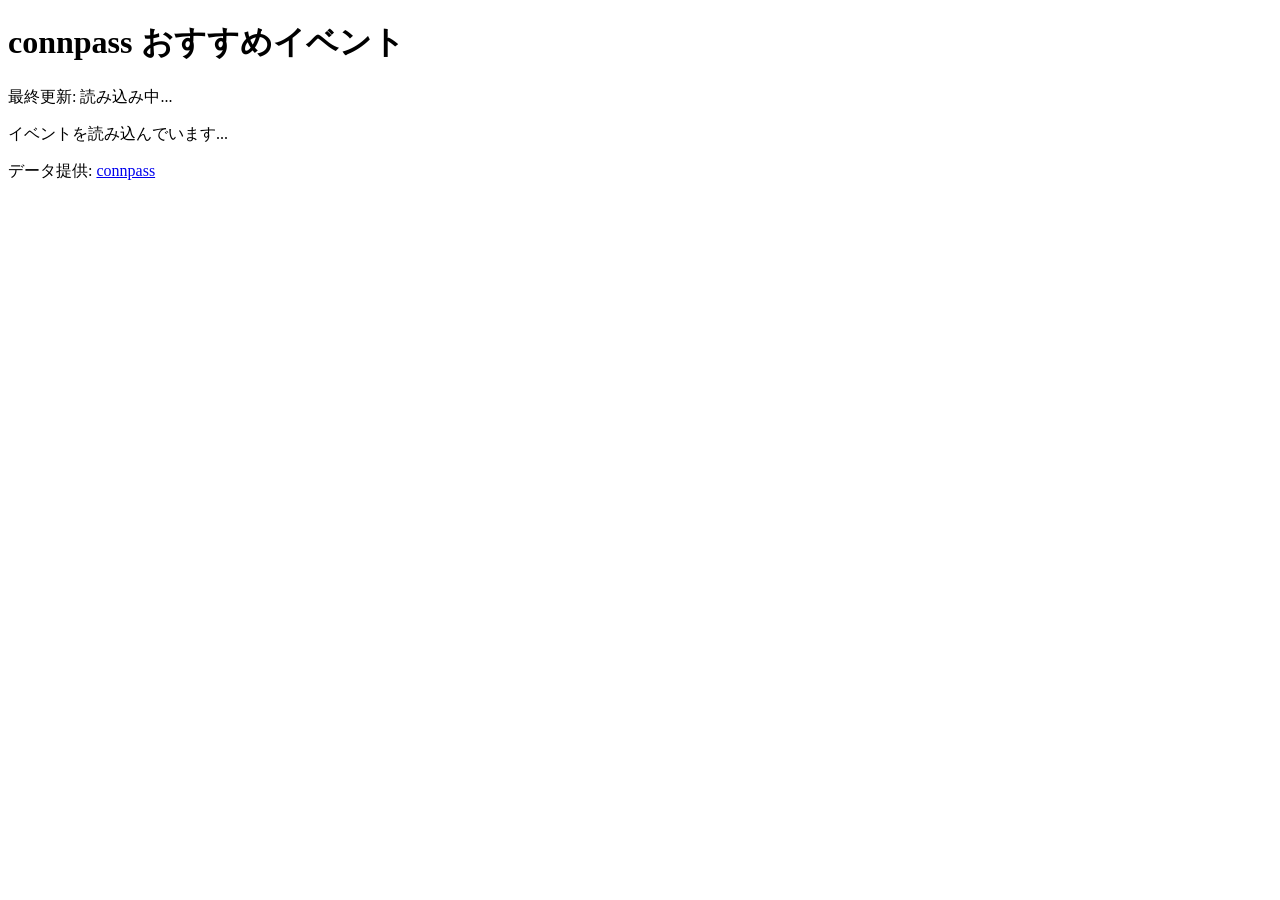
==== site/index.html @ 457fa5d7 "feat: add HTML structure for site Co-Authored-By: Claude Opus 4.7 <noreply@anthropic.com>" ====
<!DOCTYPE html>
<html lang="ja">
<head>
  <meta charset="UTF-8" />
  <meta name="viewport" content="width=device-width, initial-scale=1.0" />
  <title>connpass おすすめイベント</title>
  <link rel="stylesheet" href="style.css" />
</head>
<body>
  <header class="site-header">
    <h1>connpass おすすめイベント</h1>
    <p class="updated">最終更新: <span id="updated-at">読み込み中...</span></p>
  </header>

  <nav class="filters" id="filters" aria-label="カテゴリフィルタ">
    <!-- カテゴリチップは app.js が動的生成 -->
  </nav>

  <main>
    <section id="event-grid" class="event-grid" aria-live="polite">
      <p class="status">イベントを読み込んでいます...</p>
    </section>
  </main>

  <footer class="site-footer">
    <p>
      データ提供: <a href="https://connpass.com/" target="_blank" rel="noopener">connpass</a>
    </p>
  </footer>

  <script src="app.js" defer></script>
</body>
</html>
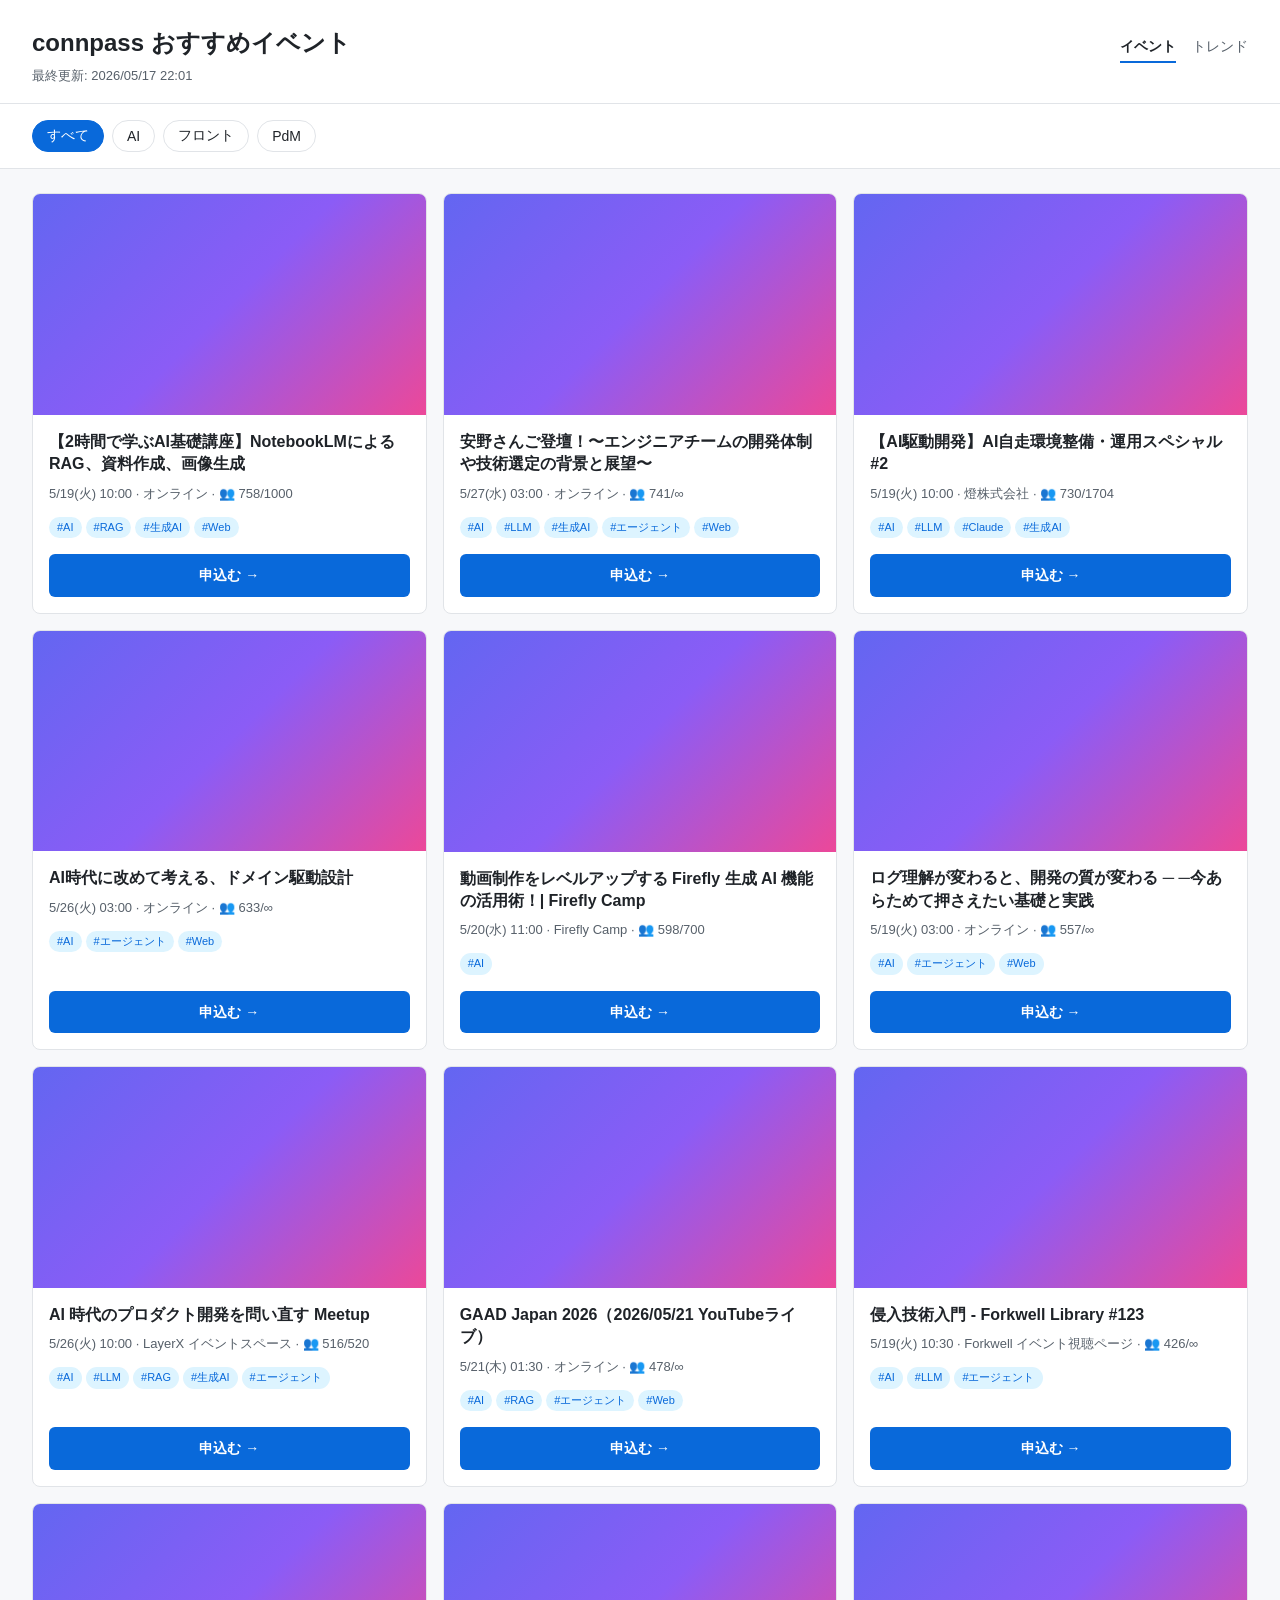
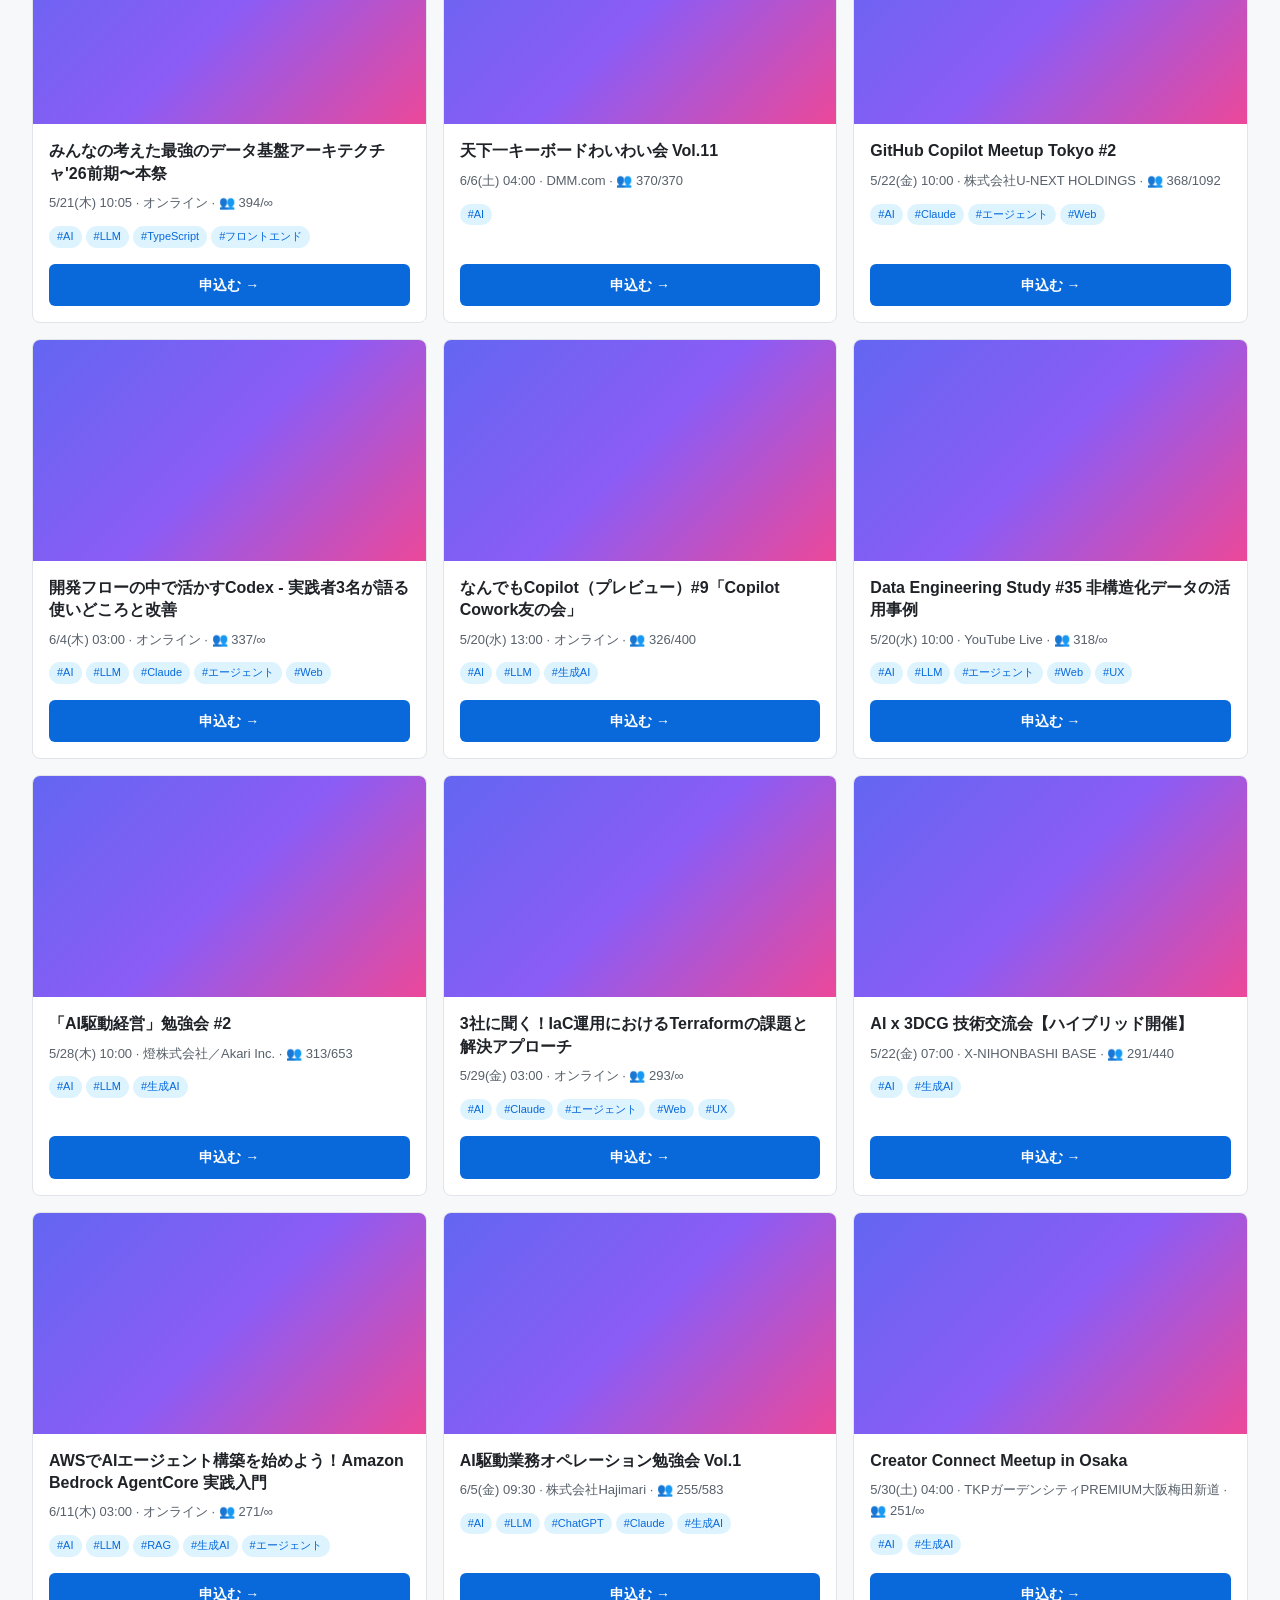
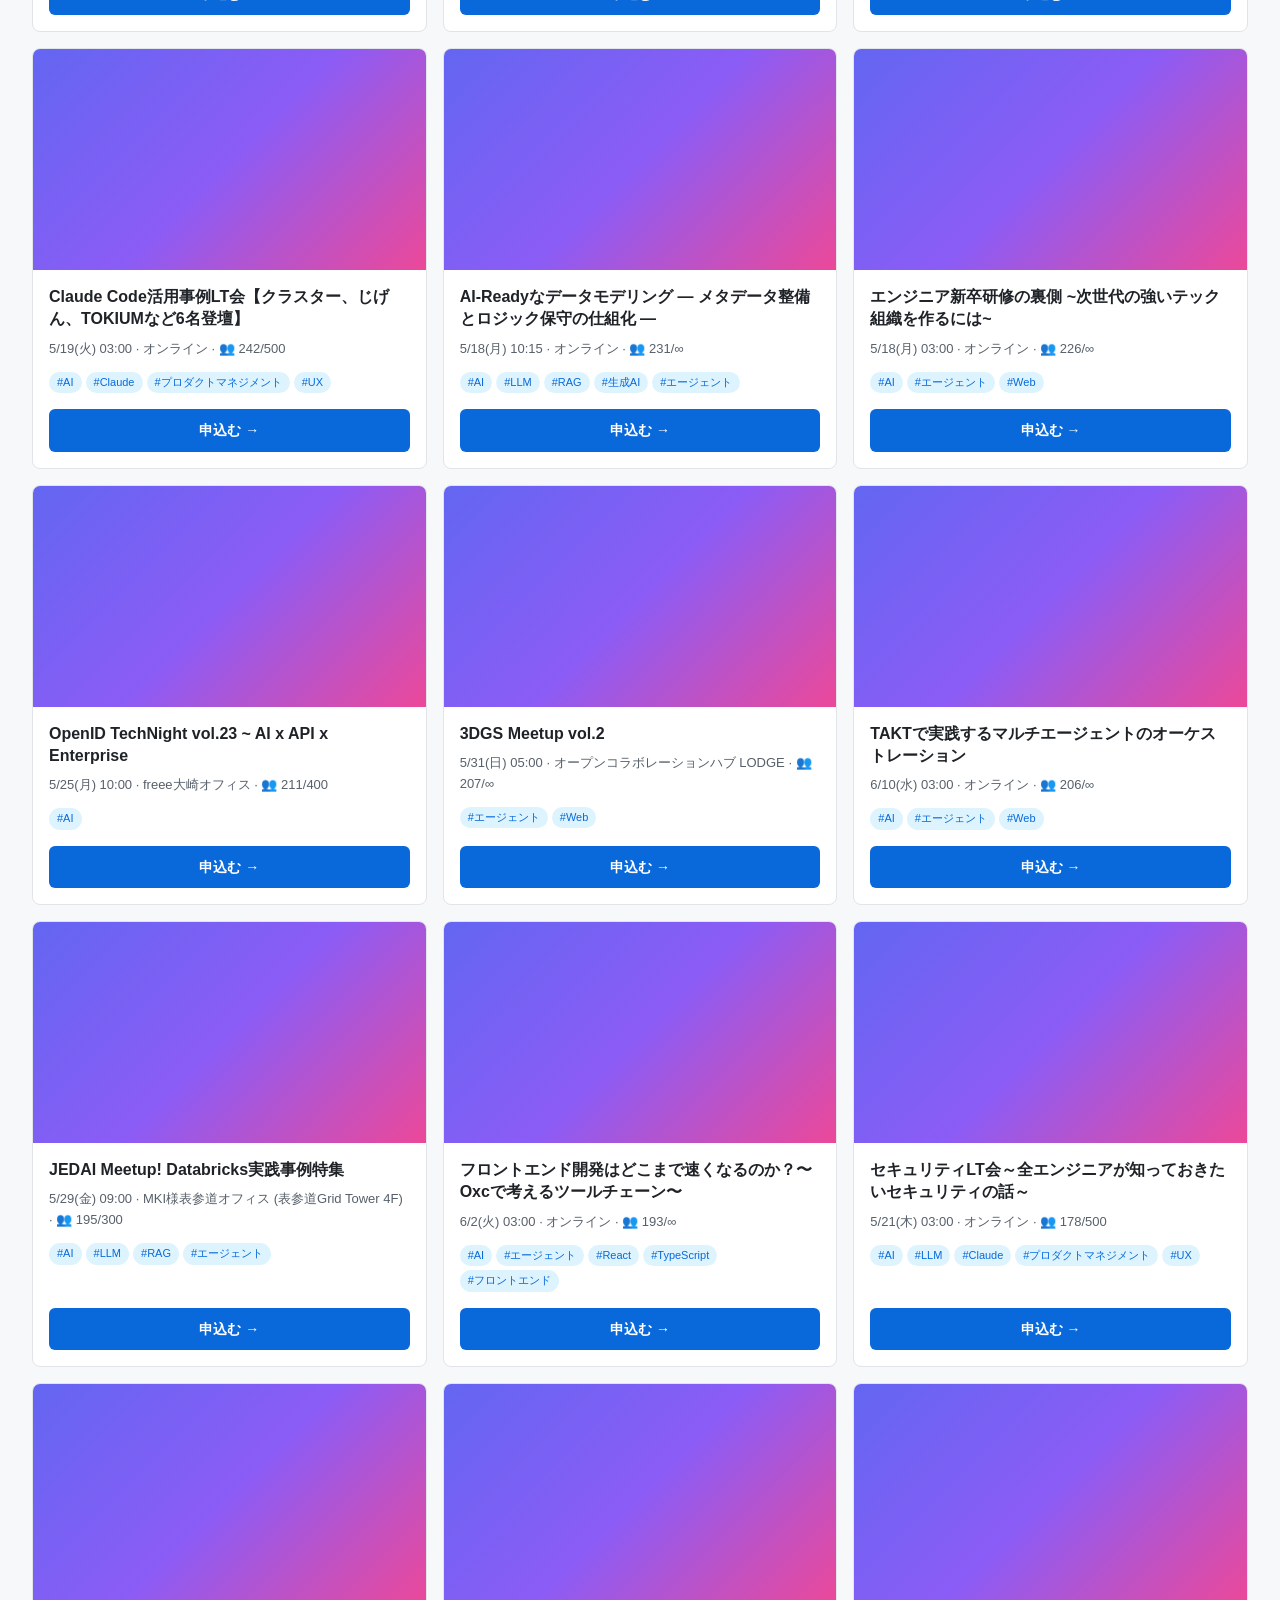
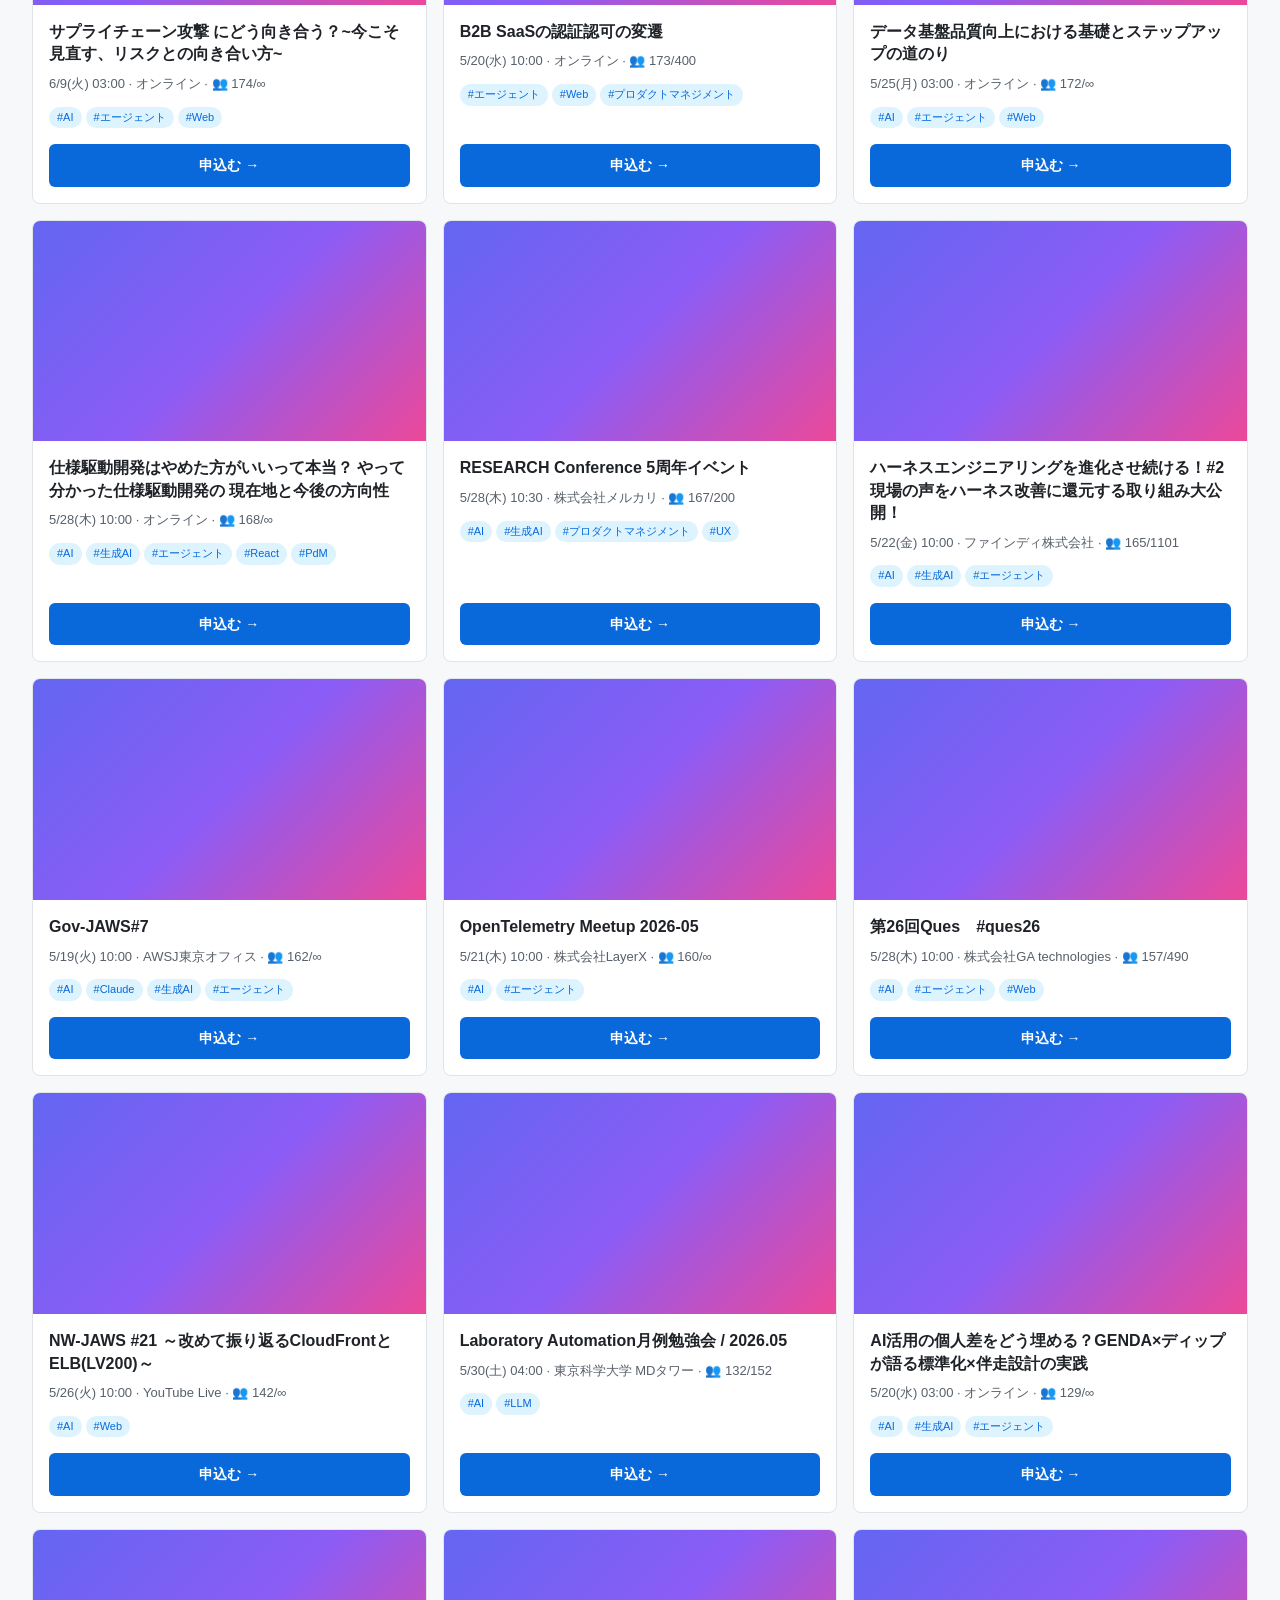
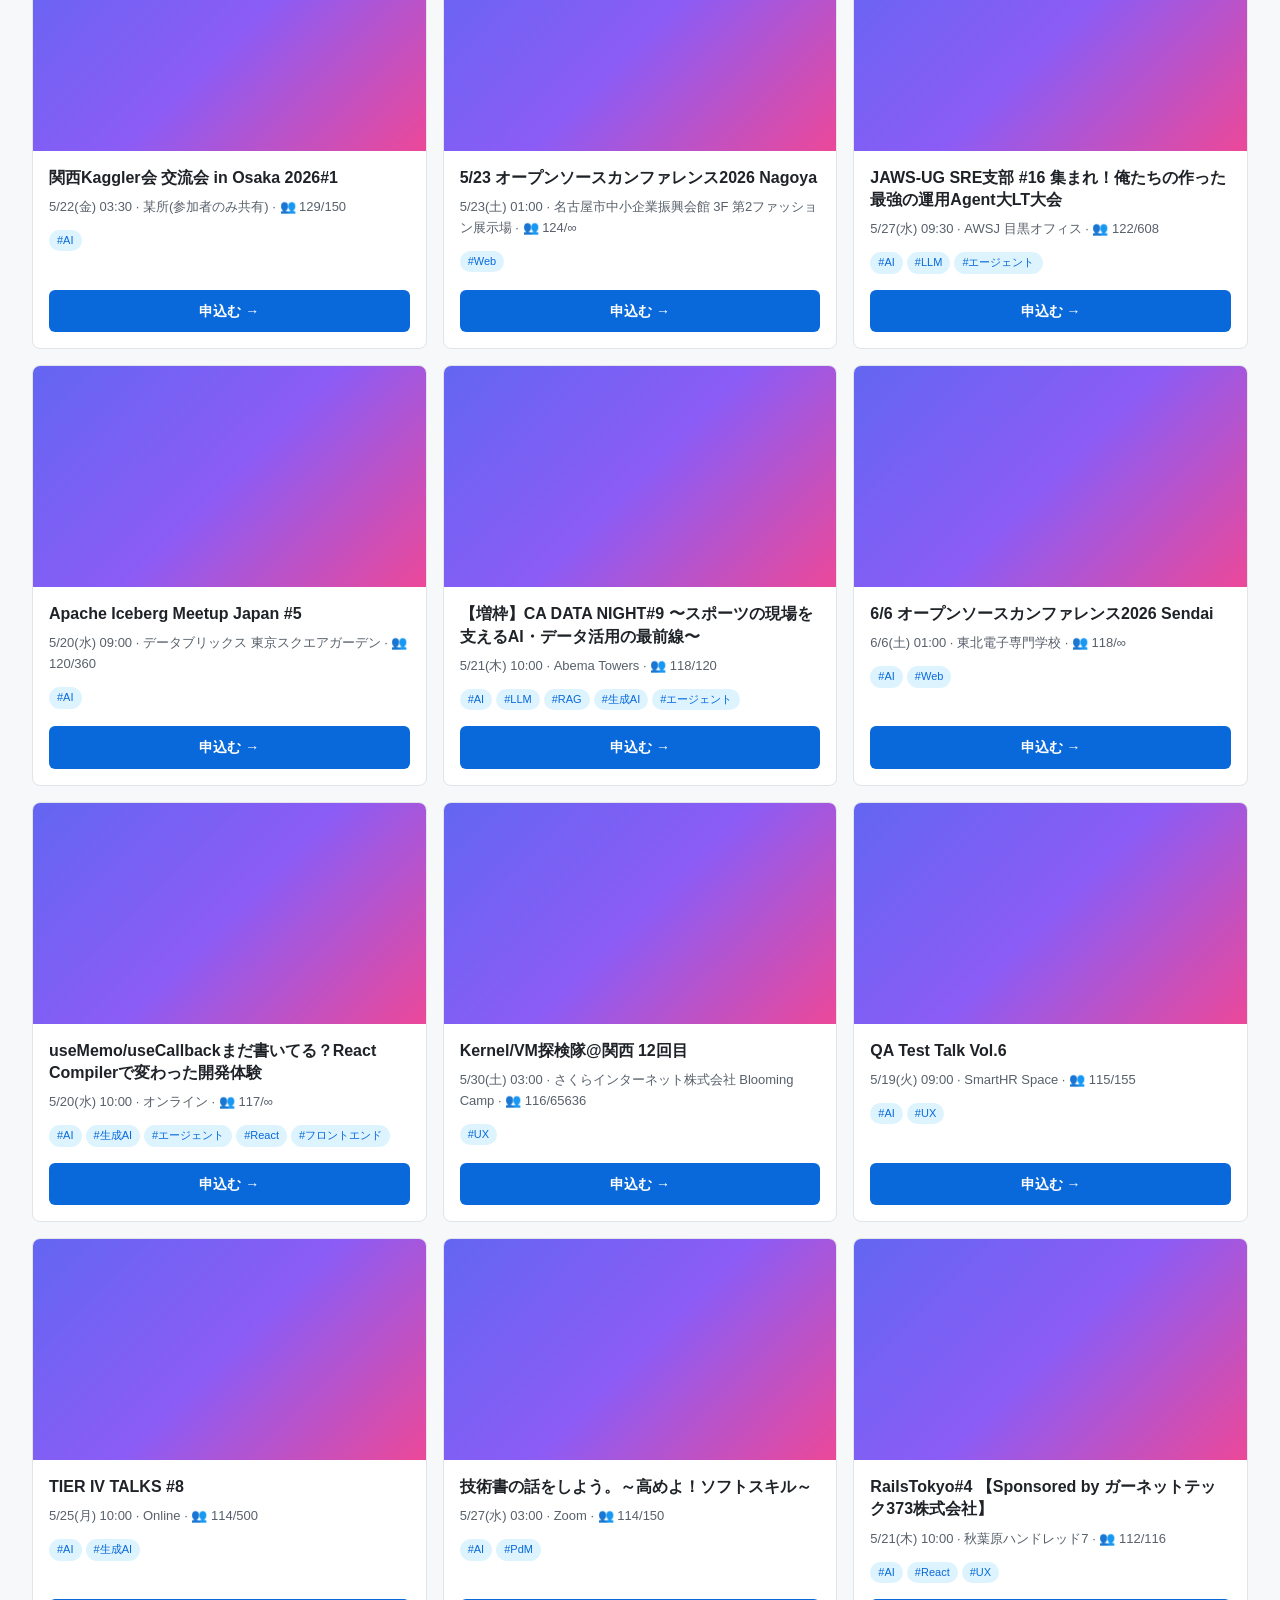
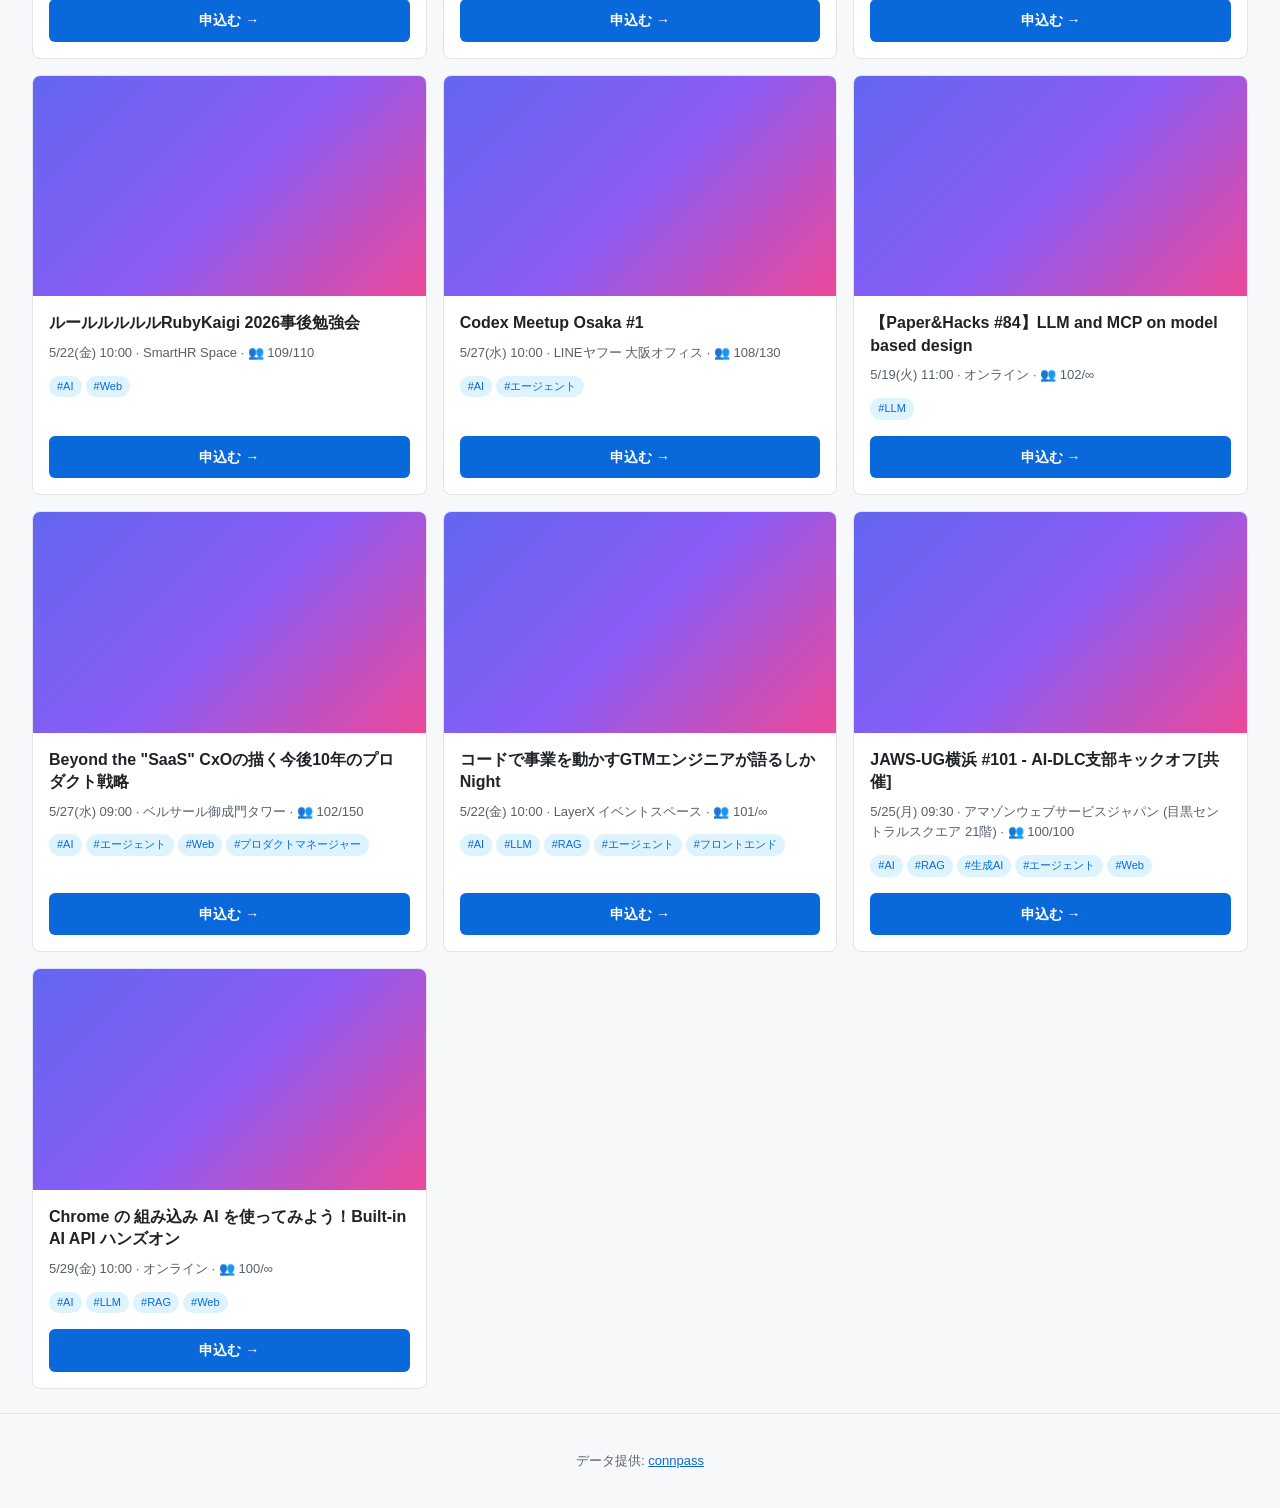
==== commit b4111885: "feat: add nav links between events and trends pages" ====
--- a/site/index.html
+++ b/site/index.html
@@ -8,7 +8,13 @@
 </head>
 <body>
   <header class="site-header">
-    <h1>connpass おすすめイベント</h1>
+    <div class="header-row">
+      <h1>connpass おすすめイベント</h1>
+      <nav class="site-nav">
+        <a href="index.html" class="nav-link active">イベント</a>
+        <a href="trends.html" class="nav-link">トレンド</a>
+      </nav>
+    </div>
     <p class="updated">最終更新: <span id="updated-at">読み込み中...</span></p>
   </header>
 
--- a/site/style.css
+++ b/site/style.css
@@ -0,0 +1,321 @@
+:root {
+  --bg: #f7f8fa;
+  --surface: #ffffff;
+  --border: #e1e4e8;
+  --text: #1f2328;
+  --text-muted: #57606a;
+  --accent: #0969da;
+  --accent-hover: #0860c4;
+  --tag-bg: #ddf4ff;
+  --tag-text: #0969da;
+}
+
+* { box-sizing: border-box; }
+
+body {
+  margin: 0;
+  font-family: -apple-system, BlinkMacSystemFont, "Segoe UI", "Hiragino Sans",
+    "Meiryo", sans-serif;
+  background: var(--bg);
+  color: var(--text);
+  line-height: 1.6;
+}
+
+.site-header {
+  padding: 24px 32px 16px;
+  border-bottom: 1px solid var(--border);
+  background: var(--surface);
+}
+
+.site-header h1 {
+  margin: 0 0 4px;
+  font-size: 24px;
+}
+
+.updated {
+  margin: 0;
+  font-size: 13px;
+  color: var(--text-muted);
+}
+
+.filters {
+  display: flex;
+  flex-wrap: wrap;
+  gap: 8px;
+  padding: 16px 32px;
+  background: var(--surface);
+  border-bottom: 1px solid var(--border);
+}
+
+.filter-chip {
+  padding: 6px 14px;
+  border: 1px solid var(--border);
+  border-radius: 999px;
+  background: var(--surface);
+  color: var(--text);
+  font-size: 14px;
+  cursor: pointer;
+  transition: all 0.15s;
+}
+
+.filter-chip:hover {
+  border-color: var(--accent);
+}
+
+.filter-chip.active {
+  background: var(--accent);
+  color: #fff;
+  border-color: var(--accent);
+}
+
+.event-grid {
+  display: grid;
+  grid-template-columns: repeat(auto-fill, minmax(320px, 1fr));
+  gap: 16px;
+  padding: 24px 32px;
+}
+
+.event-card {
+  display: flex;
+  flex-direction: column;
+  background: var(--surface);
+  border: 1px solid var(--border);
+  border-radius: 8px;
+  overflow: hidden;
+  transition: box-shadow 0.15s;
+}
+
+.event-card:hover {
+  box-shadow: 0 4px 12px rgba(0, 0, 0, 0.08);
+}
+
+.event-thumb {
+  aspect-ratio: 16 / 9;
+  width: 100%;
+  display: flex;
+  align-items: center;
+  justify-content: center;
+  color: rgba(255, 255, 255, 0.95);
+  font-size: 36px;
+  font-weight: 700;
+  letter-spacing: 0.05em;
+  overflow: hidden;
+  background: linear-gradient(135deg, #6366f1, #8b5cf6, #ec4899);
+}
+
+.event-thumb img {
+  width: 100%;
+  height: 100%;
+  object-fit: cover;
+  display: block;
+}
+
+.event-card-body {
+  display: flex;
+  flex-direction: column;
+  flex: 1;
+  padding: 16px;
+}
+
+.event-card h2 {
+  margin: 0 0 8px;
+  font-size: 16px;
+  line-height: 1.4;
+}
+
+.event-card h2 a {
+  color: var(--text);
+  text-decoration: none;
+}
+
+.event-card h2 a:hover {
+  color: var(--accent);
+  text-decoration: underline;
+}
+
+.event-meta {
+  font-size: 13px;
+  color: var(--text-muted);
+  margin: 0 0 12px;
+}
+
+.event-meta span + span::before {
+  content: " · ";
+}
+
+.event-tags {
+  display: flex;
+  flex-wrap: wrap;
+  gap: 4px;
+  margin: 0 0 16px;
+}
+
+.event-tag {
+  font-size: 11px;
+  padding: 2px 8px;
+  background: var(--tag-bg);
+  color: var(--tag-text);
+  border-radius: 999px;
+}
+
+.apply-button {
+  display: inline-block;
+  margin-top: auto;
+  padding: 10px 16px;
+  background: var(--accent);
+  color: #fff;
+  text-decoration: none;
+  border-radius: 6px;
+  font-size: 14px;
+  font-weight: 600;
+  text-align: center;
+  transition: background 0.15s;
+}
+
+.apply-button:hover {
+  background: var(--accent-hover);
+}
+
+.status {
+  grid-column: 1 / -1;
+  text-align: center;
+  color: var(--text-muted);
+  padding: 32px;
+}
+
+.site-footer {
+  padding: 24px 32px;
+  text-align: center;
+  font-size: 13px;
+  color: var(--text-muted);
+  border-top: 1px solid var(--border);
+}
+
+.site-footer a {
+  color: var(--accent);
+}
+
+@media (max-width: 600px) {
+  .site-header,
+  .filters,
+  .event-grid,
+  .site-footer {
+    padding-left: 16px;
+    padding-right: 16px;
+  }
+}
+
+.header-row {
+  display: flex;
+  align-items: baseline;
+  gap: 24px;
+  flex-wrap: wrap;
+}
+
+.site-nav {
+  display: flex;
+  gap: 16px;
+  margin-left: auto;
+}
+
+.nav-link {
+  font-size: 14px;
+  color: var(--text-muted);
+  text-decoration: none;
+  padding: 4px 0;
+  border-bottom: 2px solid transparent;
+}
+
+.nav-link.active {
+  color: var(--text);
+  border-bottom-color: var(--accent);
+  font-weight: 600;
+}
+
+.nav-link:hover {
+  color: var(--accent);
+}
+
+.filter-chip.trend {
+  background: var(--tag-bg);
+  color: var(--tag-text);
+  border-color: transparent;
+}
+
+.filter-chip.trend.active {
+  background: var(--accent);
+  color: #fff;
+}
+
+.filter-group-label {
+  font-size: 12px;
+  color: var(--text-muted);
+  align-self: center;
+  margin-right: 4px;
+}
+
+/* trends page */
+.trends-list {
+  display: flex;
+  flex-direction: column;
+  gap: 8px;
+  padding: 24px 32px;
+  max-width: 720px;
+  margin: 0 auto;
+}
+
+.trend-row {
+  display: grid;
+  grid-template-columns: 160px 1fr 60px;
+  align-items: center;
+  gap: 12px;
+  padding: 8px 12px;
+  border-radius: 6px;
+  background: var(--surface);
+  border: 1px solid var(--border);
+  text-decoration: none;
+  color: var(--text);
+  transition: border-color 0.15s;
+}
+
+.trend-row:hover {
+  border-color: var(--accent);
+}
+
+.trend-rank {
+  font-size: 13px;
+  color: var(--text-muted);
+}
+
+.trend-term {
+  font-weight: 600;
+}
+
+.trend-bar {
+  height: 8px;
+  background: var(--tag-bg);
+  border-radius: 4px;
+  overflow: hidden;
+}
+
+.trend-bar > span {
+  display: block;
+  height: 100%;
+  background: var(--accent);
+}
+
+.trend-count {
+  text-align: right;
+  font-size: 13px;
+  color: var(--text-muted);
+}
+
+@media (max-width: 600px) {
+  .trends-list {
+    padding-left: 16px;
+    padding-right: 16px;
+  }
+  .trend-row {
+    grid-template-columns: 100px 1fr 50px;
+  }
+}
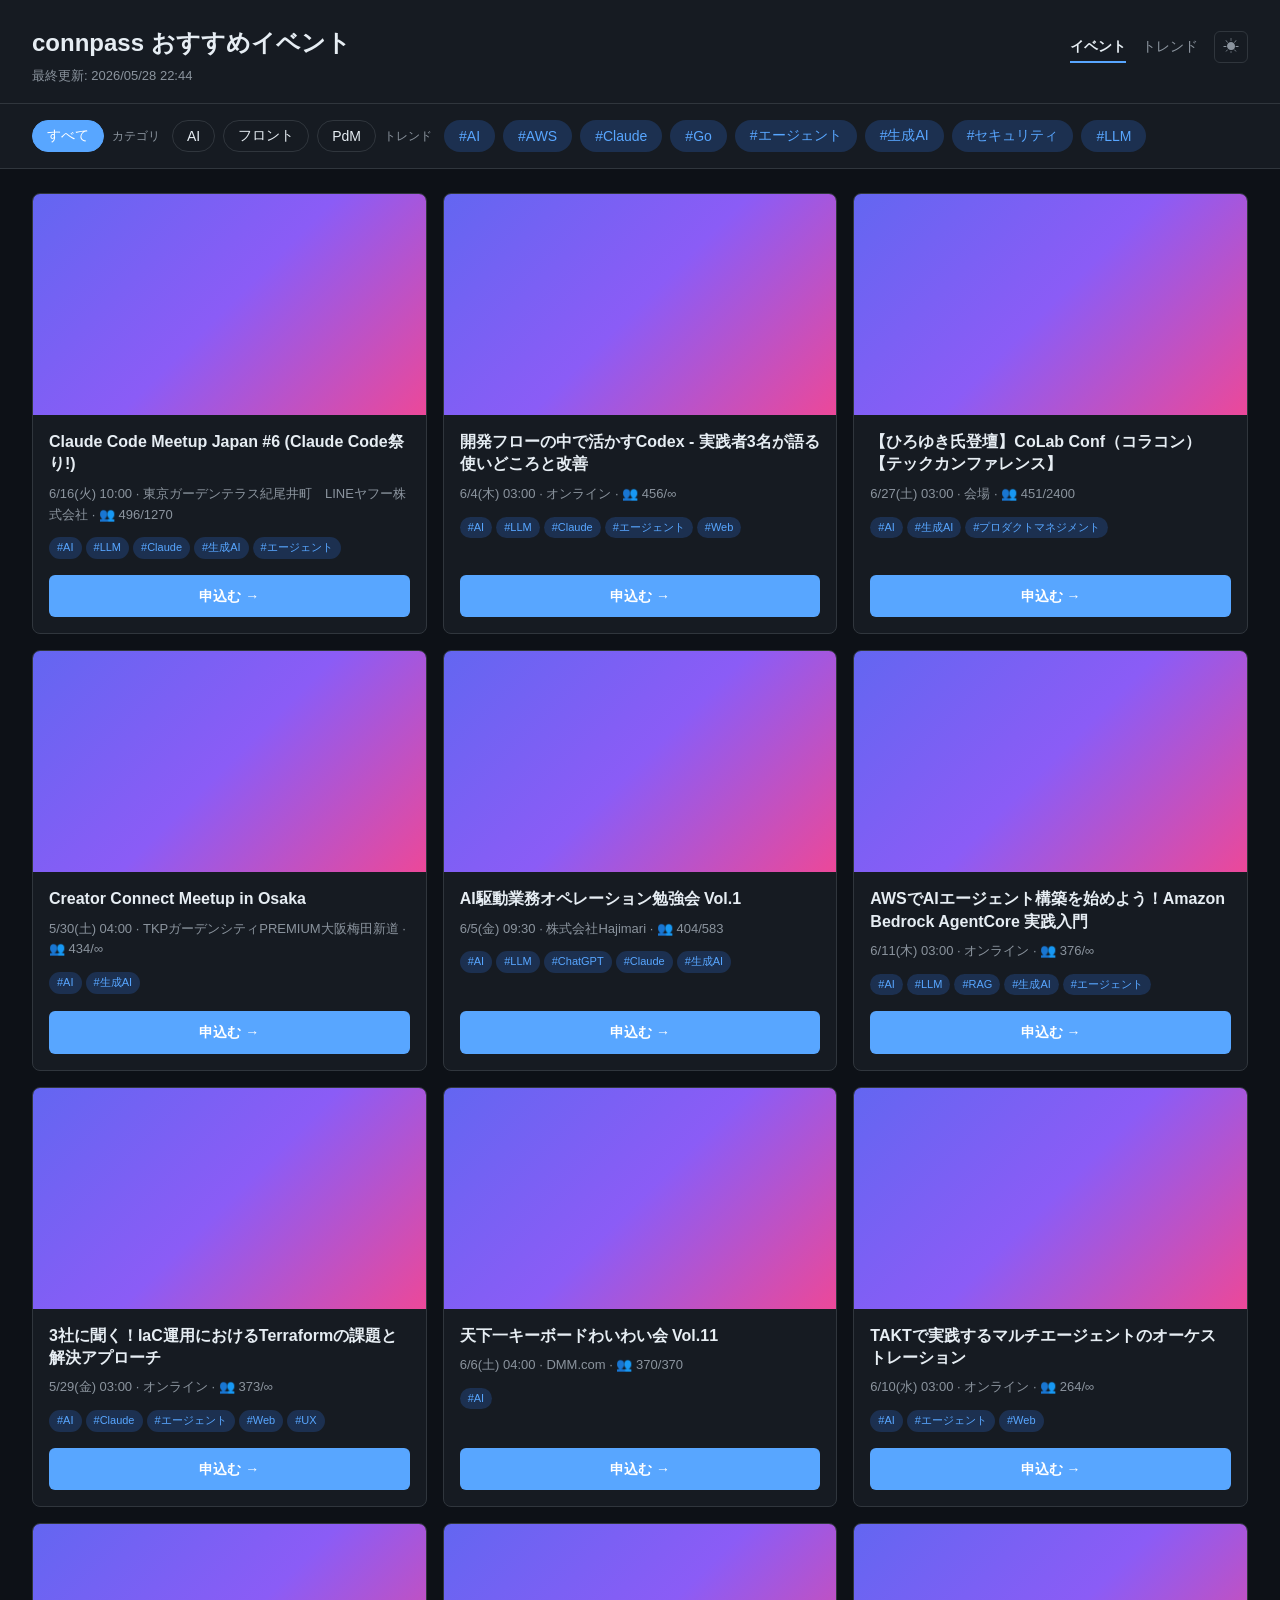
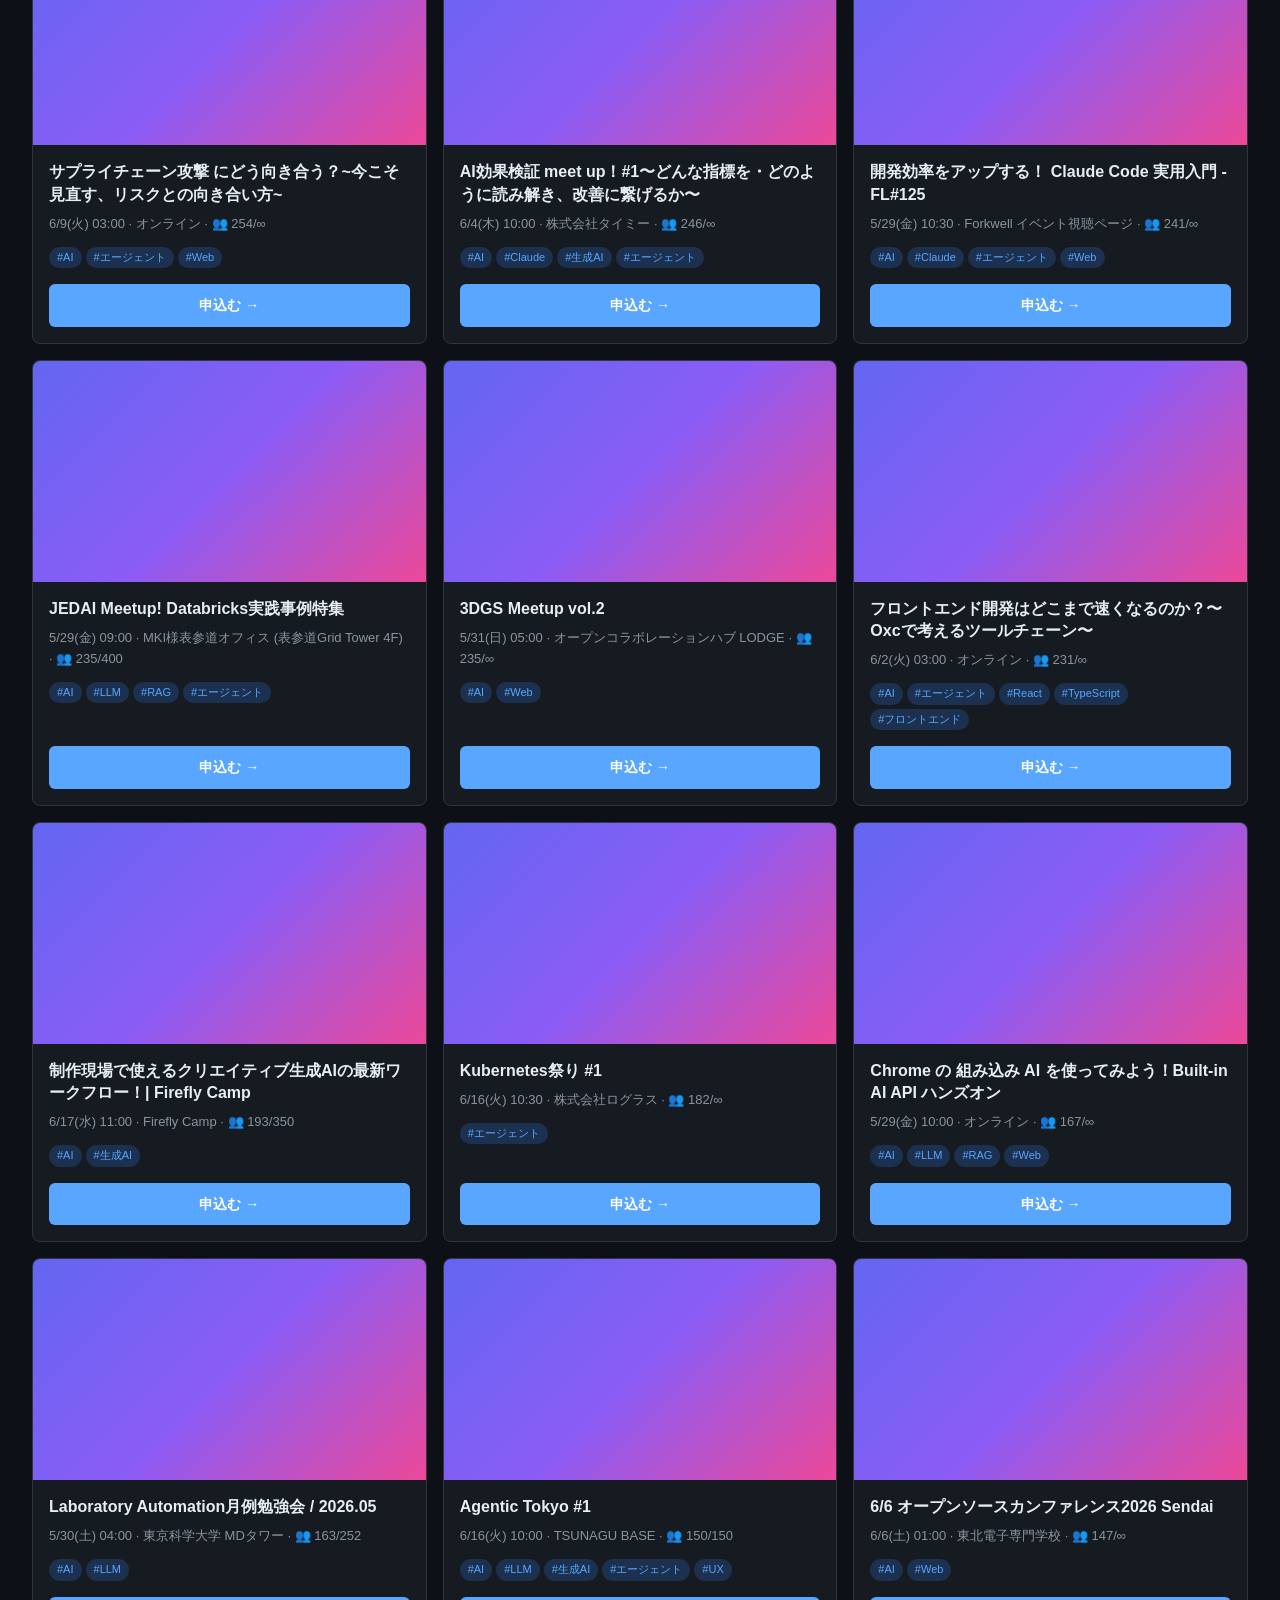
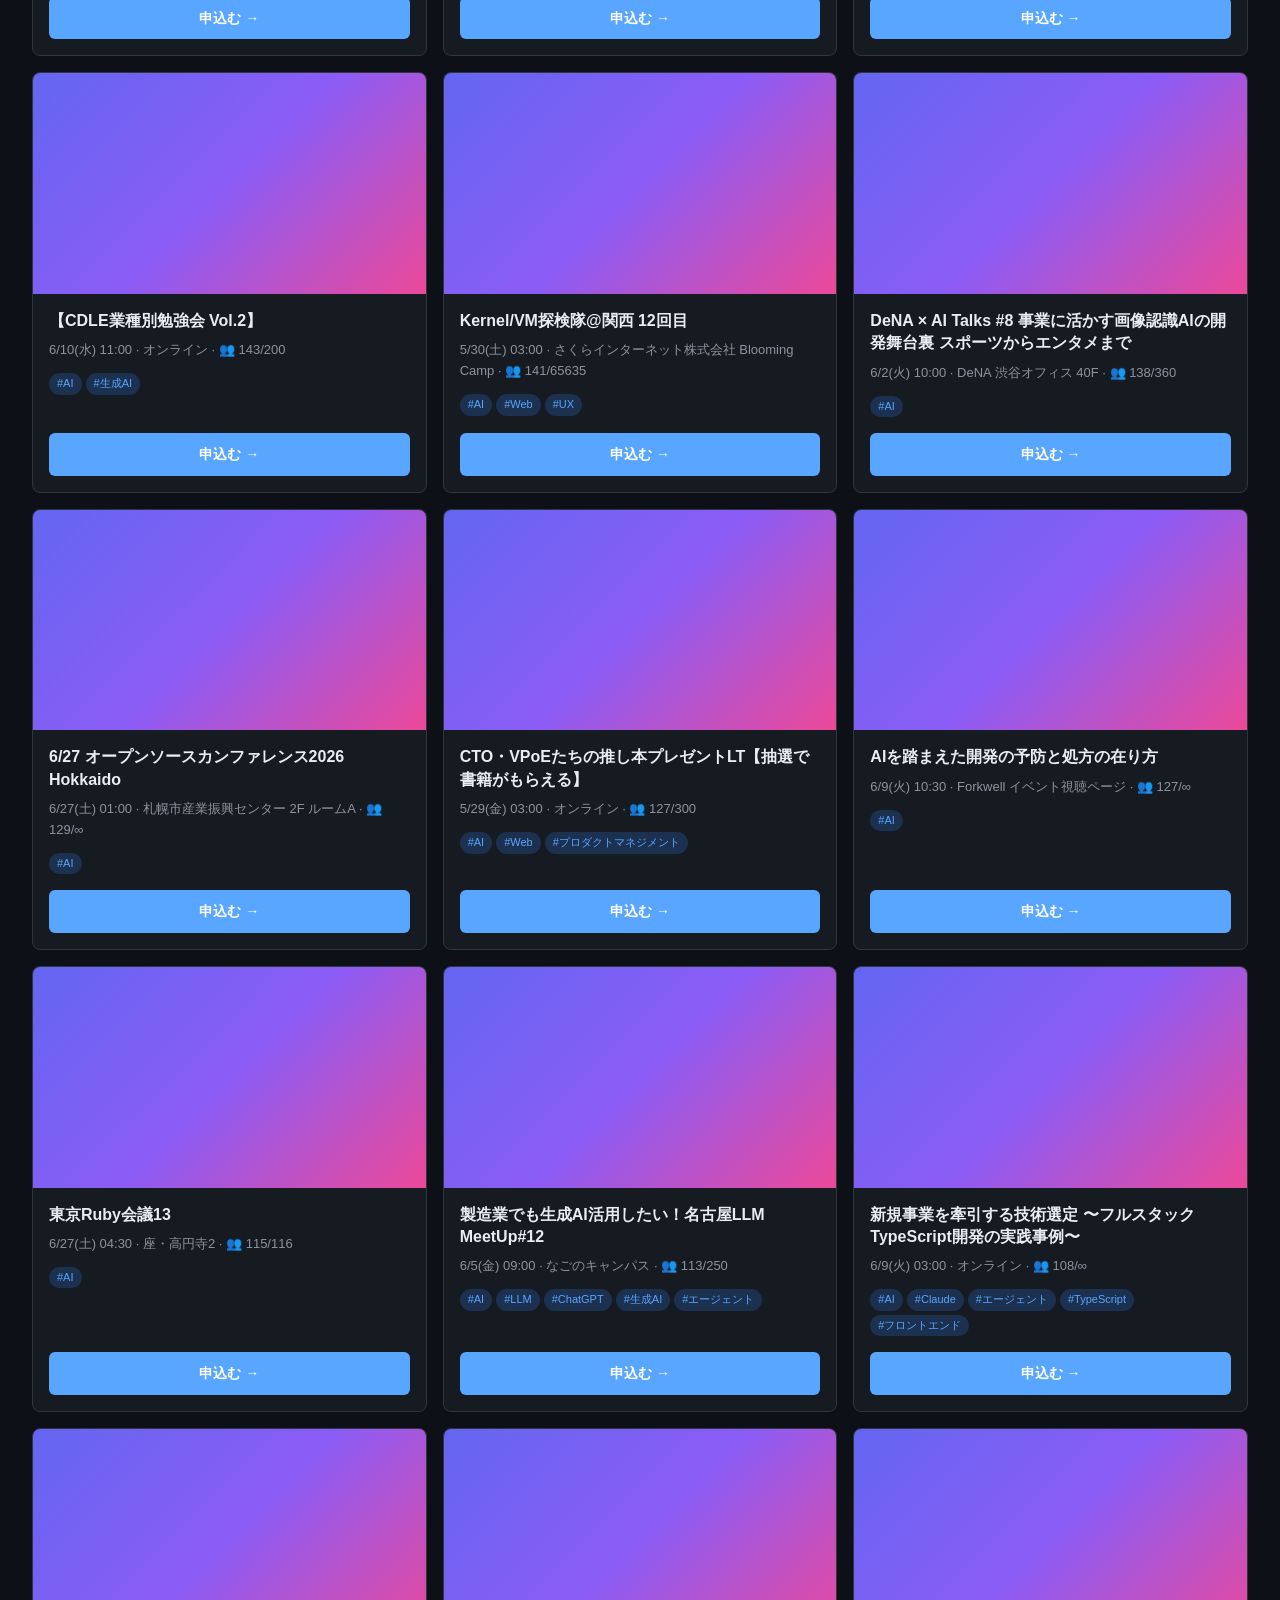
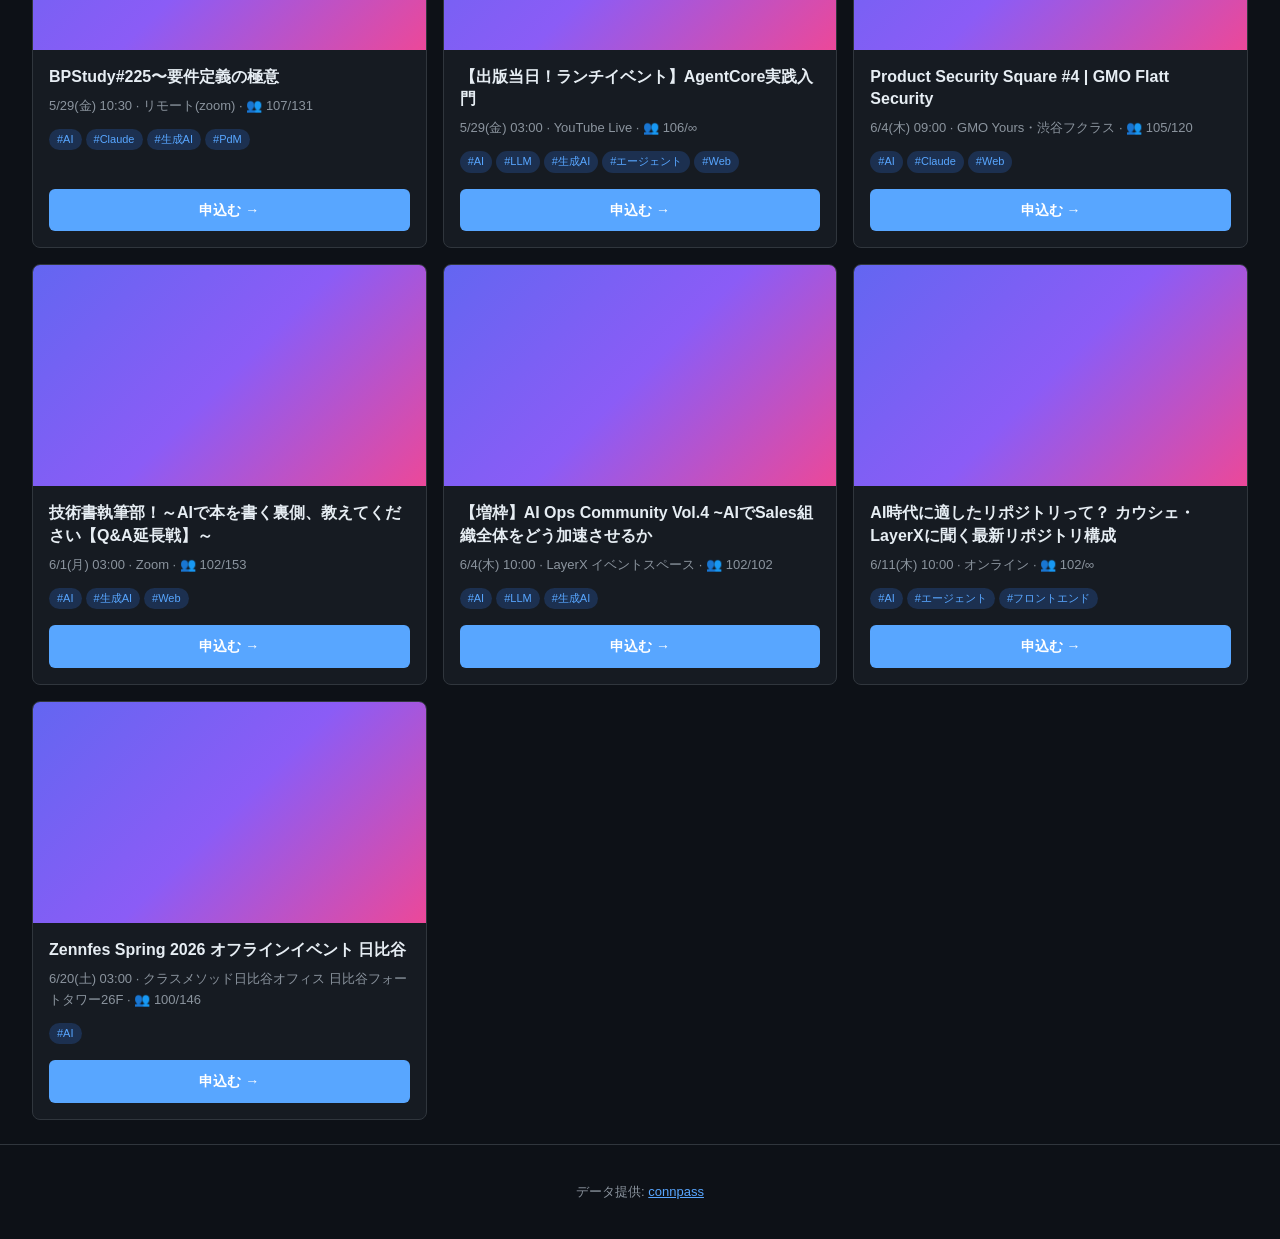
==== commit d083f412: "feat: add theme toggle button to index.html" ====
--- a/site/index.html
+++ b/site/index.html
@@ -1,10 +1,11 @@
 <!DOCTYPE html>
-<html lang="ja">
+<html lang="ja" data-theme="dark">
 <head>
   <meta charset="UTF-8" />
   <meta name="viewport" content="width=device-width, initial-scale=1.0" />
   <title>connpass おすすめイベント</title>
   <link rel="stylesheet" href="style.css" />
+  <script src="theme.js"></script>
 </head>
 <body>
   <header class="site-header">
@@ -13,6 +14,7 @@
       <nav class="site-nav">
         <a href="index.html" class="nav-link active">イベント</a>
         <a href="trends.html" class="nav-link">トレンド</a>
+        <button id="theme-toggle" class="theme-toggle" aria-label="テーマ切り替え">☀</button>
       </nav>
     </div>
     <p class="updated">最終更新: <span id="updated-at">読み込み中...</span></p>
--- a/site/style.css
+++ b/site/style.css
@@ -10,6 +10,18 @@
   --tag-text: #0969da;
 }
 
+[data-theme="dark"] {
+  --bg: #0d1117;
+  --surface: #161b22;
+  --border: #30363d;
+  --text: #e6edf3;
+  --text-muted: #8b949e;
+  --accent: #58a6ff;
+  --accent-hover: #79c0ff;
+  --tag-bg: #1c3050;
+  --tag-text: #58a6ff;
+}
+
 * { box-sizing: border-box; }
 
 body {
@@ -87,6 +99,10 @@
 
 .event-card:hover {
   box-shadow: 0 4px 12px rgba(0, 0, 0, 0.08);
+}
+
+[data-theme="dark"] .event-card:hover {
+  box-shadow: 0 4px 12px rgba(0, 0, 0, 0.4);
 }
 
 .event-thumb {
@@ -319,3 +335,20 @@
     grid-template-columns: 100px 1fr 50px;
   }
 }
+
+.theme-toggle {
+  background: none;
+  border: 1px solid var(--border);
+  border-radius: 6px;
+  color: var(--text-muted);
+  cursor: pointer;
+  font-size: 16px;
+  line-height: 1;
+  padding: 4px 8px;
+  transition: border-color 0.15s, color 0.15s;
+}
+
+.theme-toggle:hover {
+  border-color: var(--accent);
+  color: var(--text);
+}
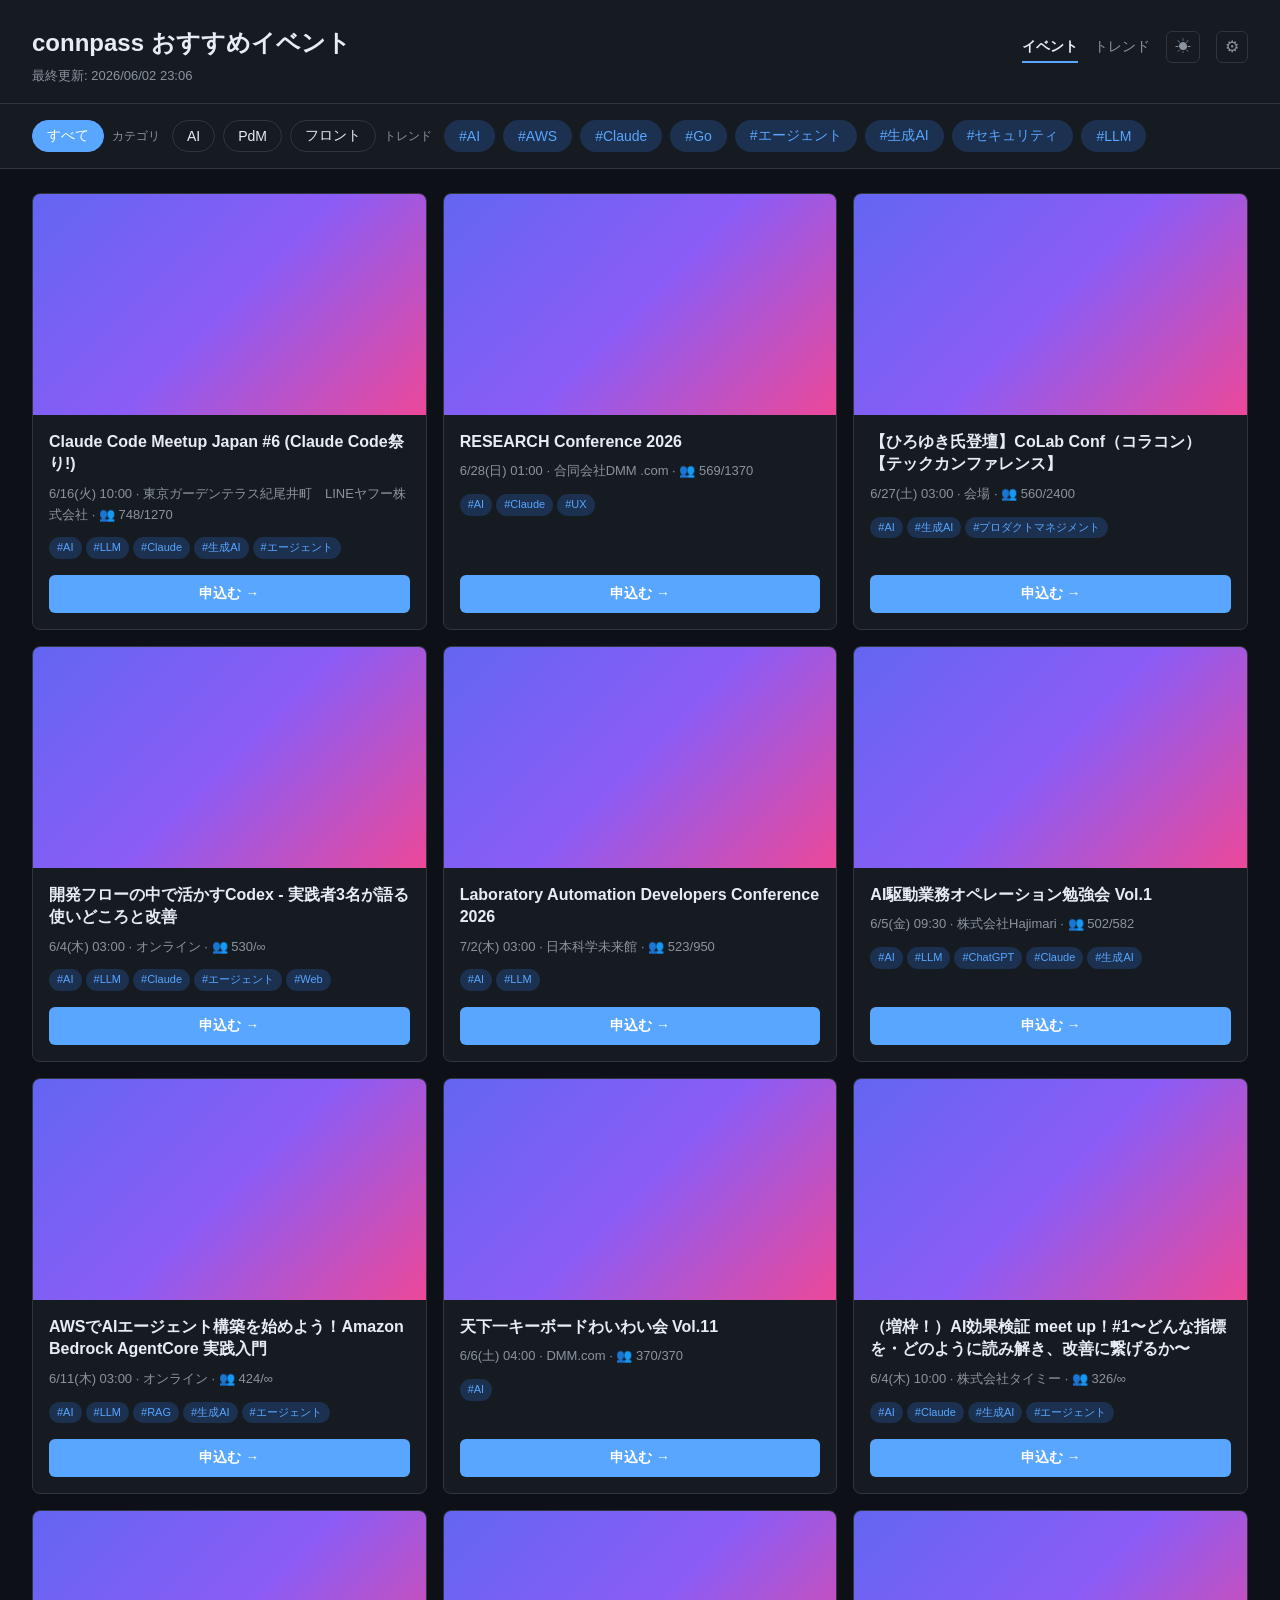
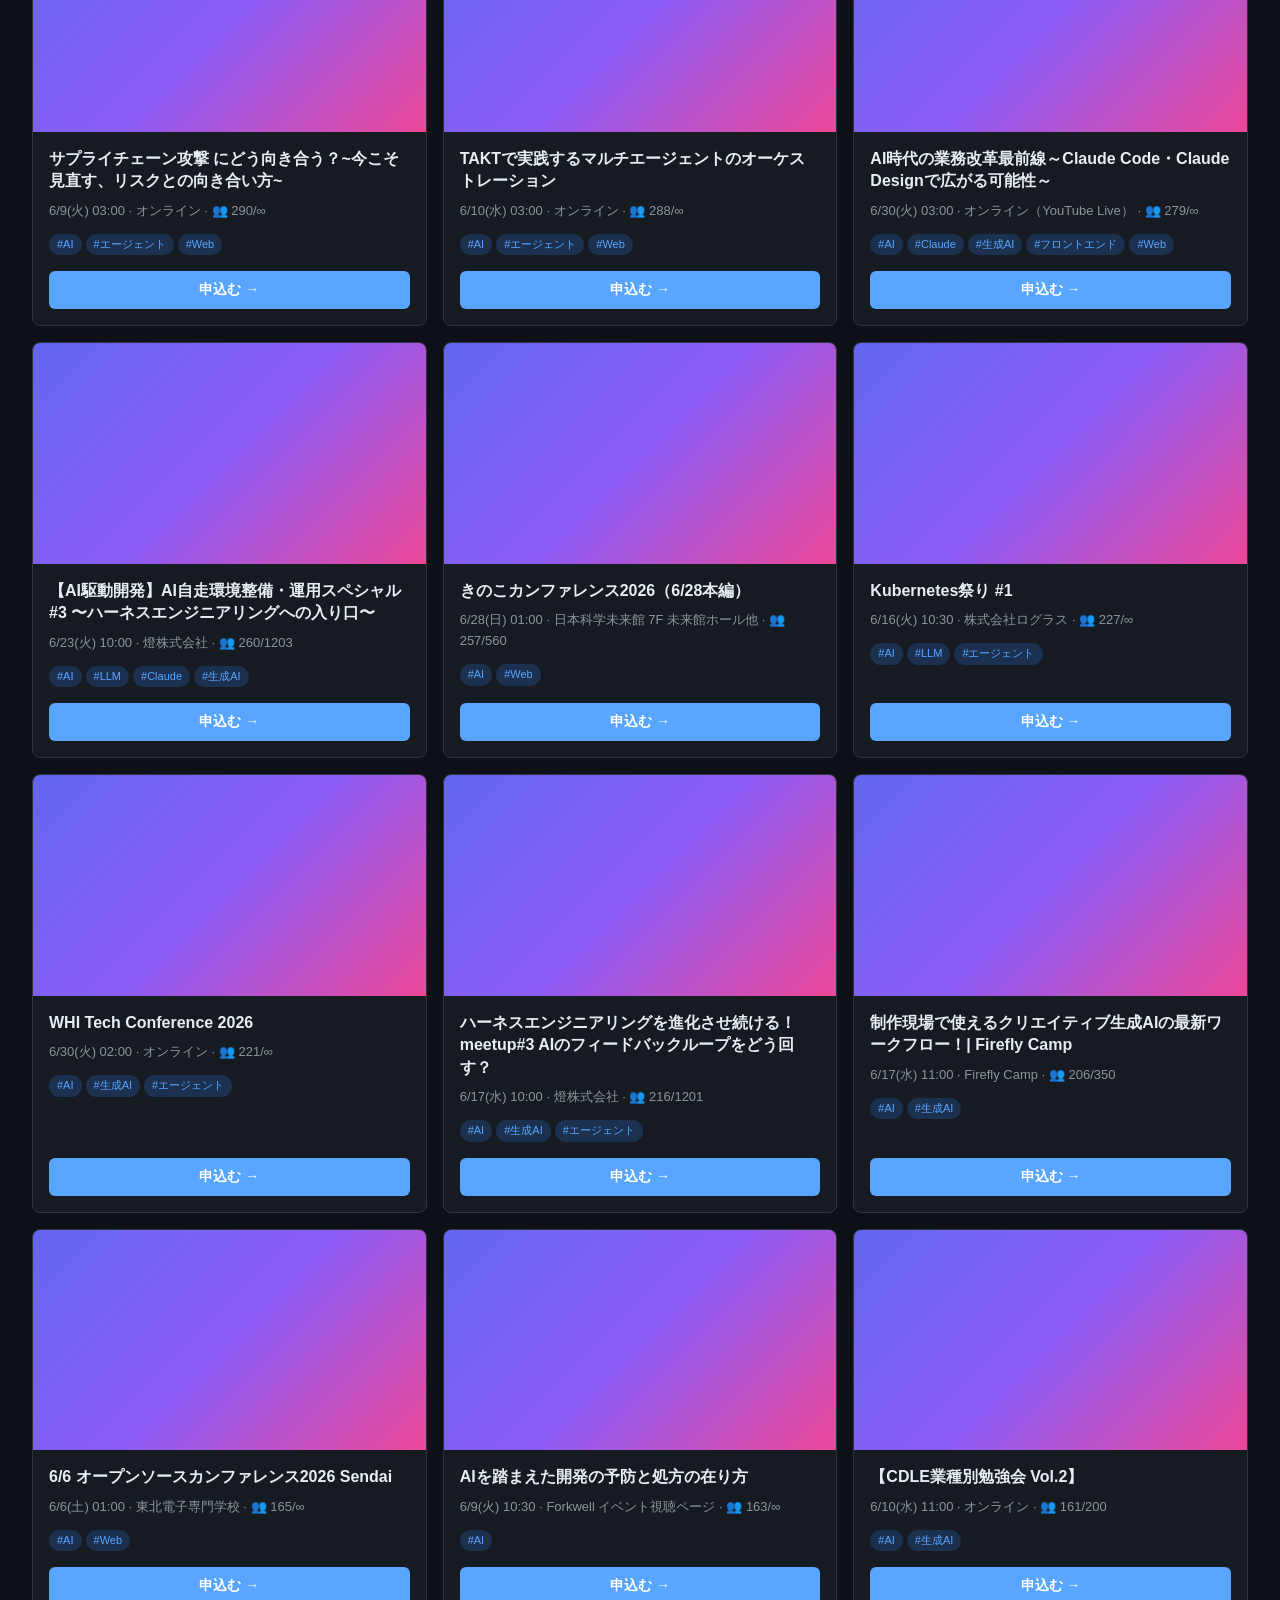
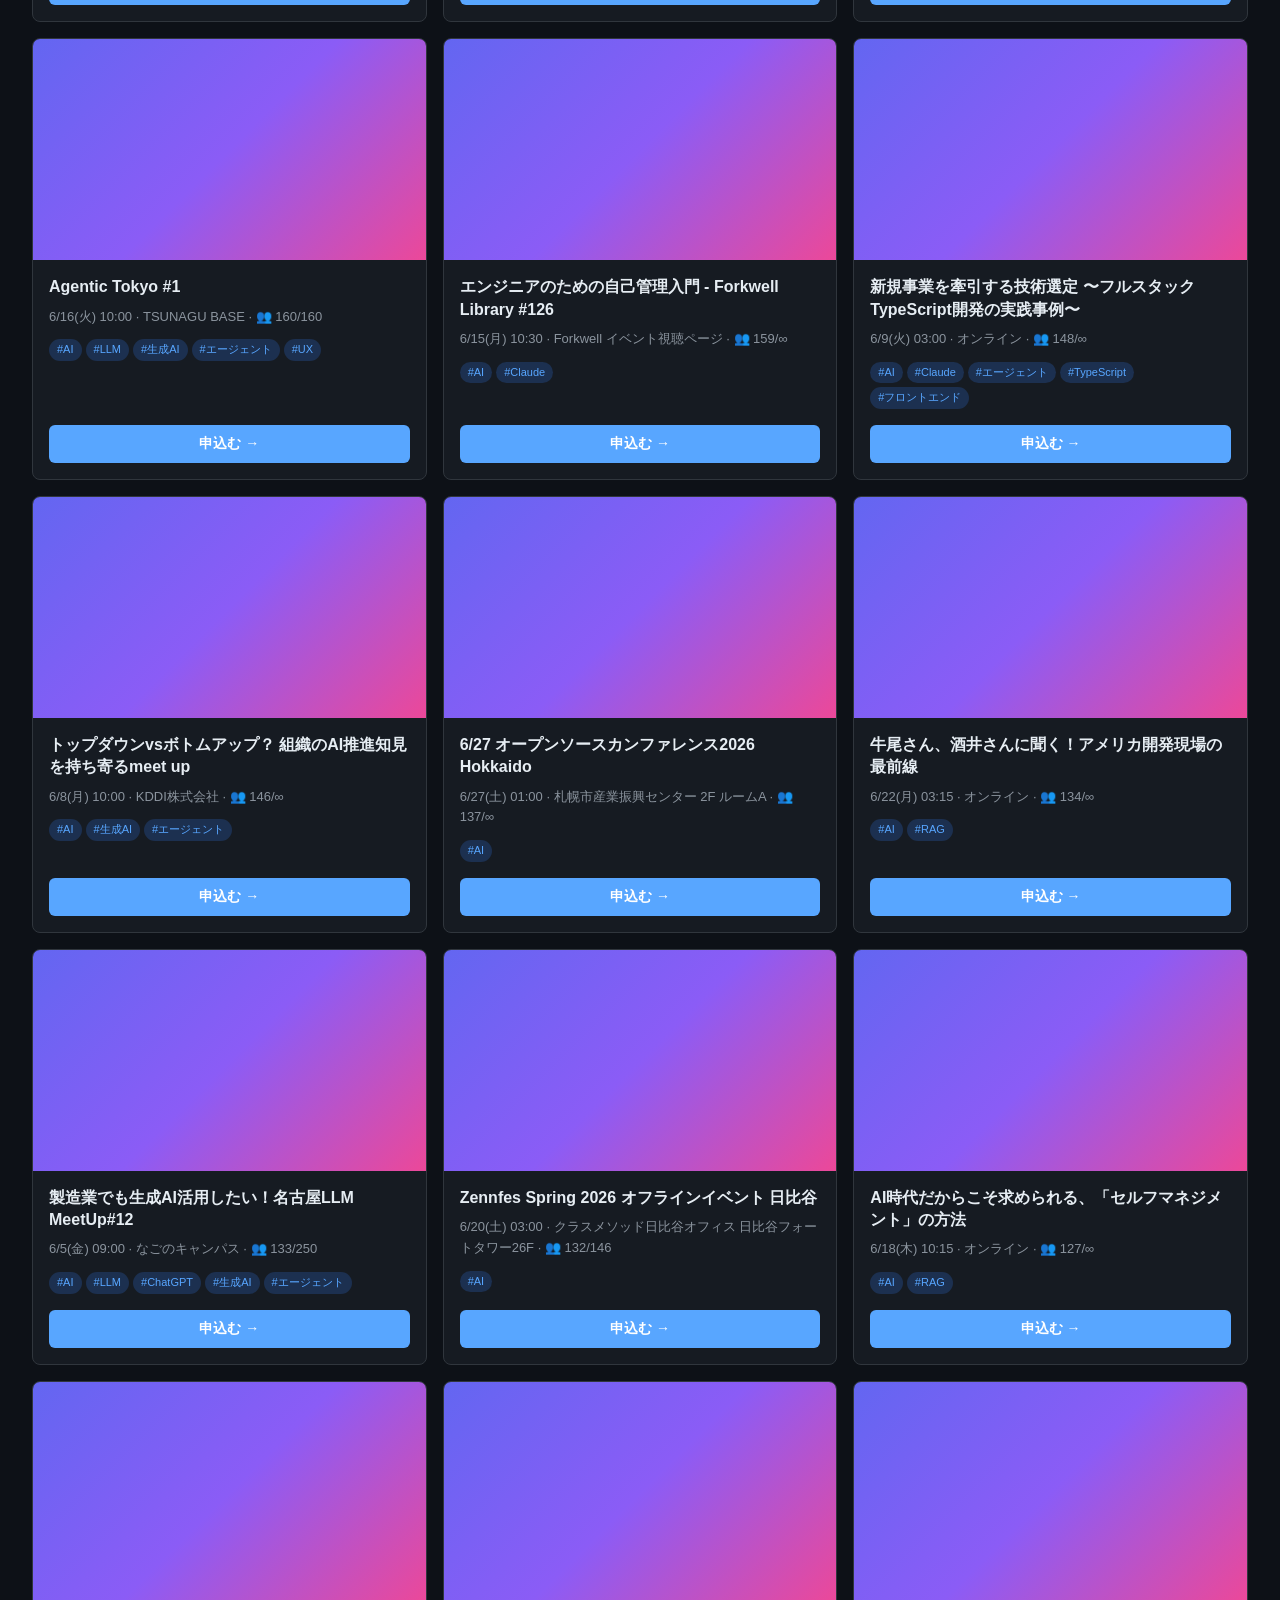
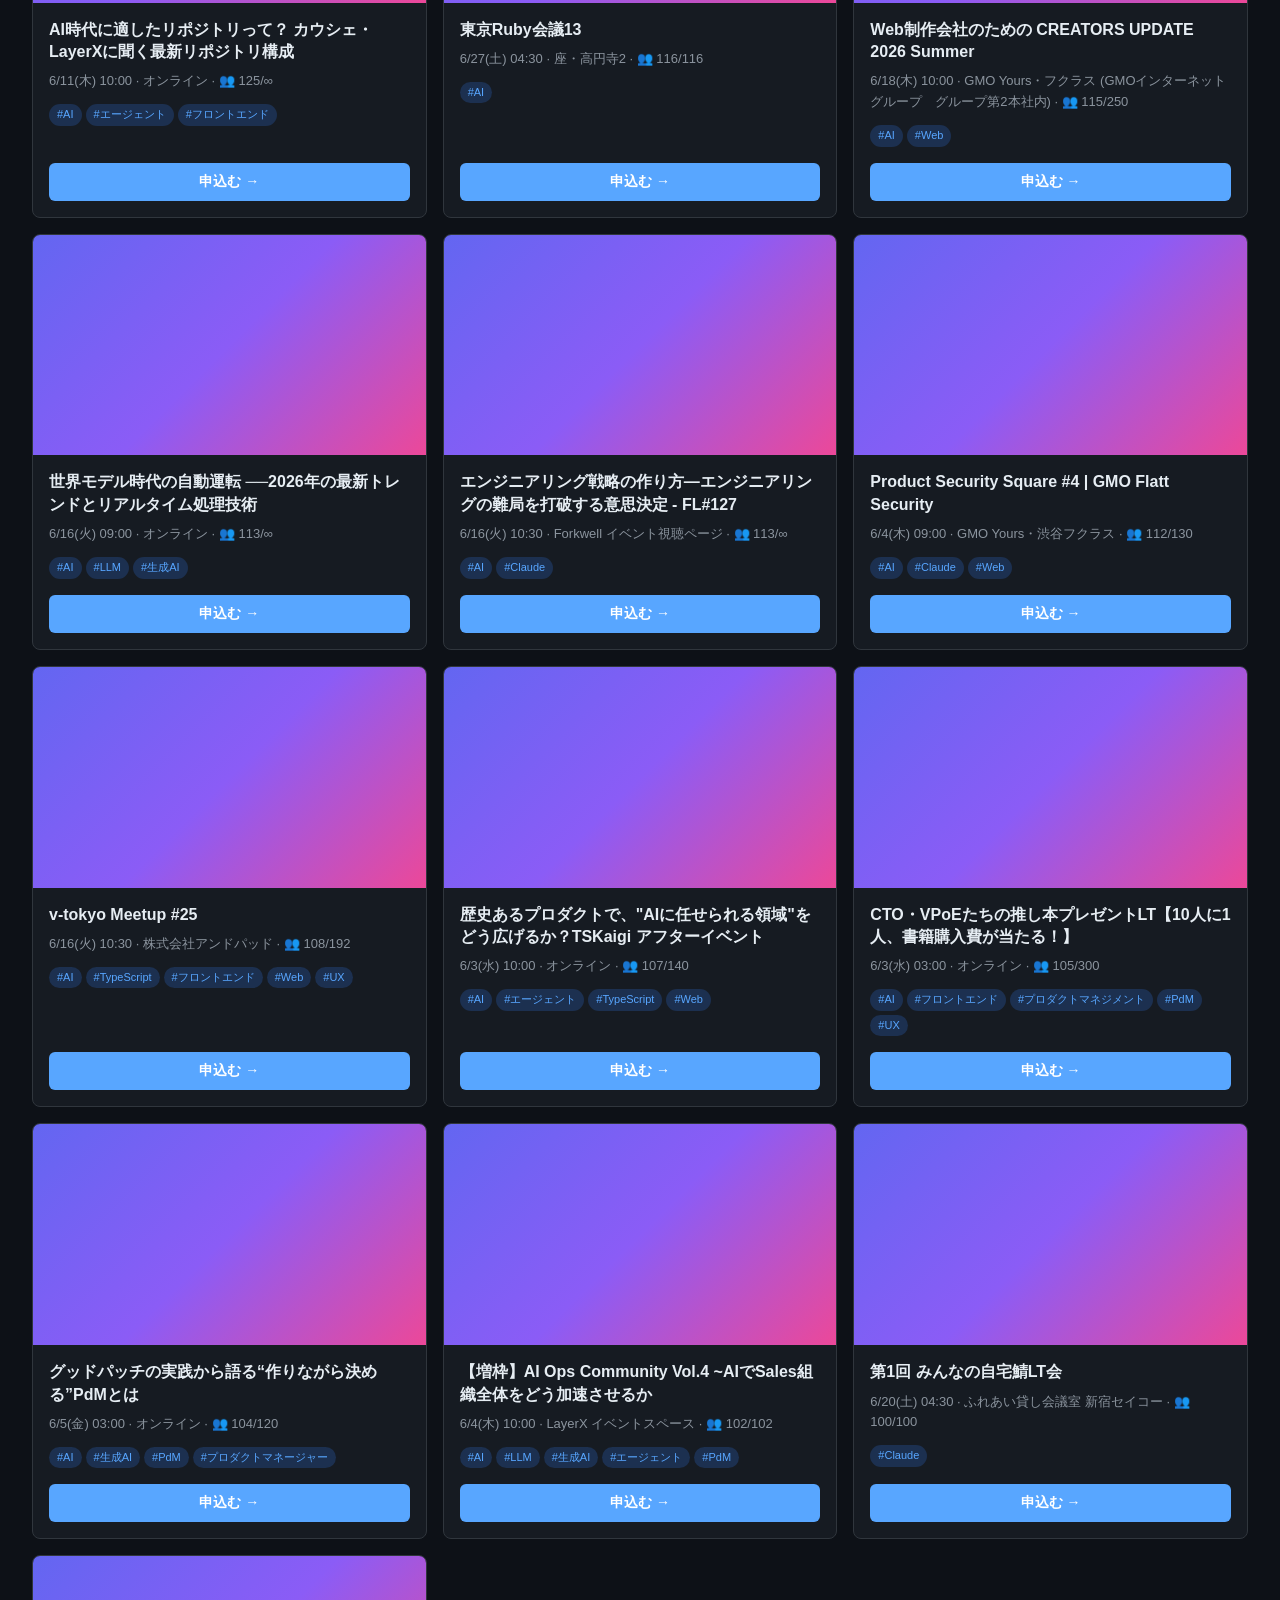
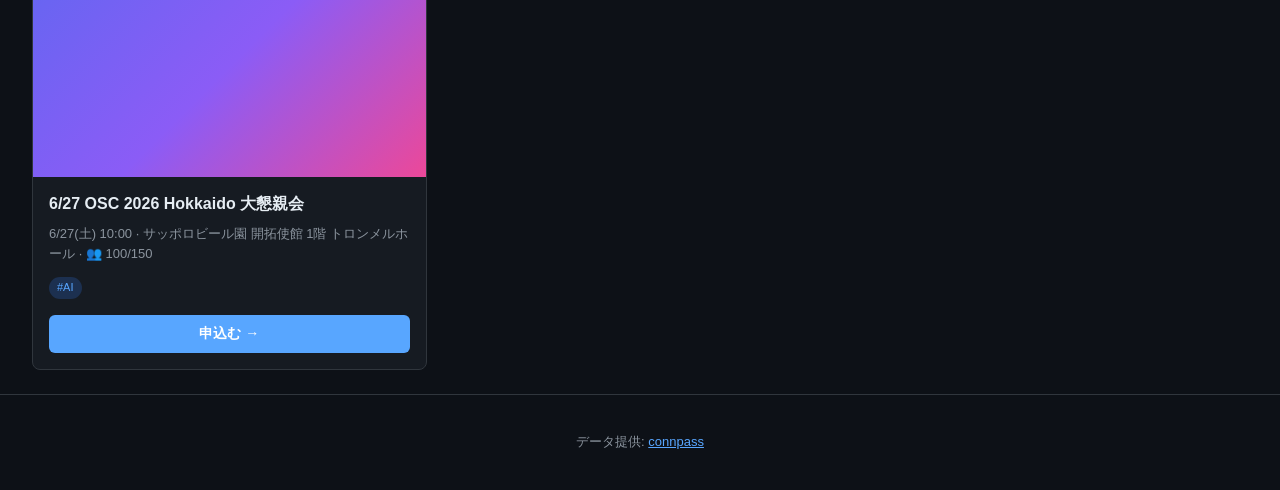
==== commit d127f9a0: "feat: Task 2 — 設定モーダルHTMLをindex.htmlに追加 ⚙ボタンをナビに追加し、settings-modalのオーバーレイHTML（ユーザー名・リポジトリ・PAT入力欄）とse" ====
--- a/site/index.html
+++ b/site/index.html
@@ -15,6 +15,7 @@
         <a href="index.html" class="nav-link active">イベント</a>
         <a href="trends.html" class="nav-link">トレンド</a>
         <button id="theme-toggle" class="theme-toggle" aria-label="テーマ切り替え">☀</button>
+        <button id="settings-toggle" class="theme-toggle" aria-label="設定">⚙</button>
       </nav>
     </div>
     <p class="updated">最終更新: <span id="updated-at">読み込み中...</span></p>
@@ -36,6 +37,44 @@
     </p>
   </footer>
 
+  <!-- 設定モーダル -->
+  <div id="settings-modal" class="modal-overlay" hidden>
+    <div class="modal" role="dialog" aria-modal="true" aria-labelledby="modal-title">
+      <div class="modal-header">
+        <h2 id="modal-title">設定</h2>
+        <button id="settings-close" class="modal-close" aria-label="閉じる">✕</button>
+      </div>
+      <div class="modal-body">
+        <label class="setting-label" for="setting-username">
+          connpass ユーザー名
+          <span class="setting-hint">参加済みイベントを下段に移動するために使用します</span>
+        </label>
+        <input id="setting-username" type="text" class="setting-input"
+               placeholder="例: kariiho" autocomplete="off" />
+
+        <label class="setting-label" for="setting-repo">
+          GitHub リポジトリ (owner/repo)
+          <span class="setting-hint">「今すぐ更新」ボタンで使用します</span>
+        </label>
+        <input id="setting-repo" type="text" class="setting-input"
+               placeholder="例: kou-python/connpass-recommend" autocomplete="off" />
+
+        <label class="setting-label" for="setting-pat">
+          GitHub Personal Access Token
+          <span class="setting-hint">workflow スコープが必要です。localStorage に保存されます</span>
+        </label>
+        <input id="setting-pat" type="password" class="setting-input"
+               placeholder="github_pat_..." autocomplete="off" />
+      </div>
+      <div class="modal-footer">
+        <button id="settings-save" class="btn-primary">保存</button>
+        <button id="settings-dispatch" class="btn-secondary">今すぐ更新</button>
+      </div>
+      <p id="settings-status" class="settings-status" hidden></p>
+    </div>
+  </div>
+
+  <script src="settings.js" defer></script>
   <script src="app.js" defer></script>
 </body>
 </html>
--- a/site/style.css
+++ b/site/style.css
@@ -8,6 +8,9 @@
   --accent-hover: #0860c4;
   --tag-bg: #ddf4ff;
   --tag-text: #0969da;
+  --badge-new-bg: #ef4444;
+  --applied-btn-bg: #6b7280;
+  --applied-btn-hover-bg: #4b5563;
 }
 
 [data-theme="dark"] {
@@ -20,6 +23,9 @@
   --accent-hover: #79c0ff;
   --tag-bg: #1c3050;
   --tag-text: #58a6ff;
+  --badge-new-bg: #f87171;
+  --applied-btn-bg: #6b7280;
+  --applied-btn-hover-bg: #9ca3af;
 }
 
 * { box-sizing: border-box; }
@@ -181,15 +187,56 @@
   background: var(--accent);
   color: #fff;
   text-decoration: none;
+  border: none;
   border-radius: 6px;
   font-size: 14px;
   font-weight: 600;
+  font-family: inherit;
   text-align: center;
+  cursor: pointer;
   transition: background 0.15s;
 }
 
 .apply-button:hover {
   background: var(--accent-hover);
+}
+
+/* 新着バッジ */
+.badge-new {
+  display: inline-block;
+  background: var(--badge-new-bg);
+  color: #fff;
+  font-size: 0.65rem;
+  font-weight: 700;
+  padding: 1px 6px;
+  border-radius: 4px;
+  margin-left: 6px;
+  vertical-align: middle;
+  line-height: 1.4;
+}
+
+/* 応募済みカード */
+.event-card.applied {
+  opacity: 0.55;
+}
+
+.event-card.applied .apply-button {
+  background: var(--applied-btn-bg);
+}
+
+.event-card.applied .apply-button:hover {
+  background: var(--applied-btn-hover-bg);
+}
+
+/* 応募済みセクション区切り */
+.applied-divider {
+  grid-column: 1 / -1;
+  text-align: center;
+  color: var(--text-muted);
+  font-size: 0.8rem;
+  padding: 8px 0;
+  border-top: 1px dashed var(--border);
+  margin-top: 4px;
 }
 
 .status {
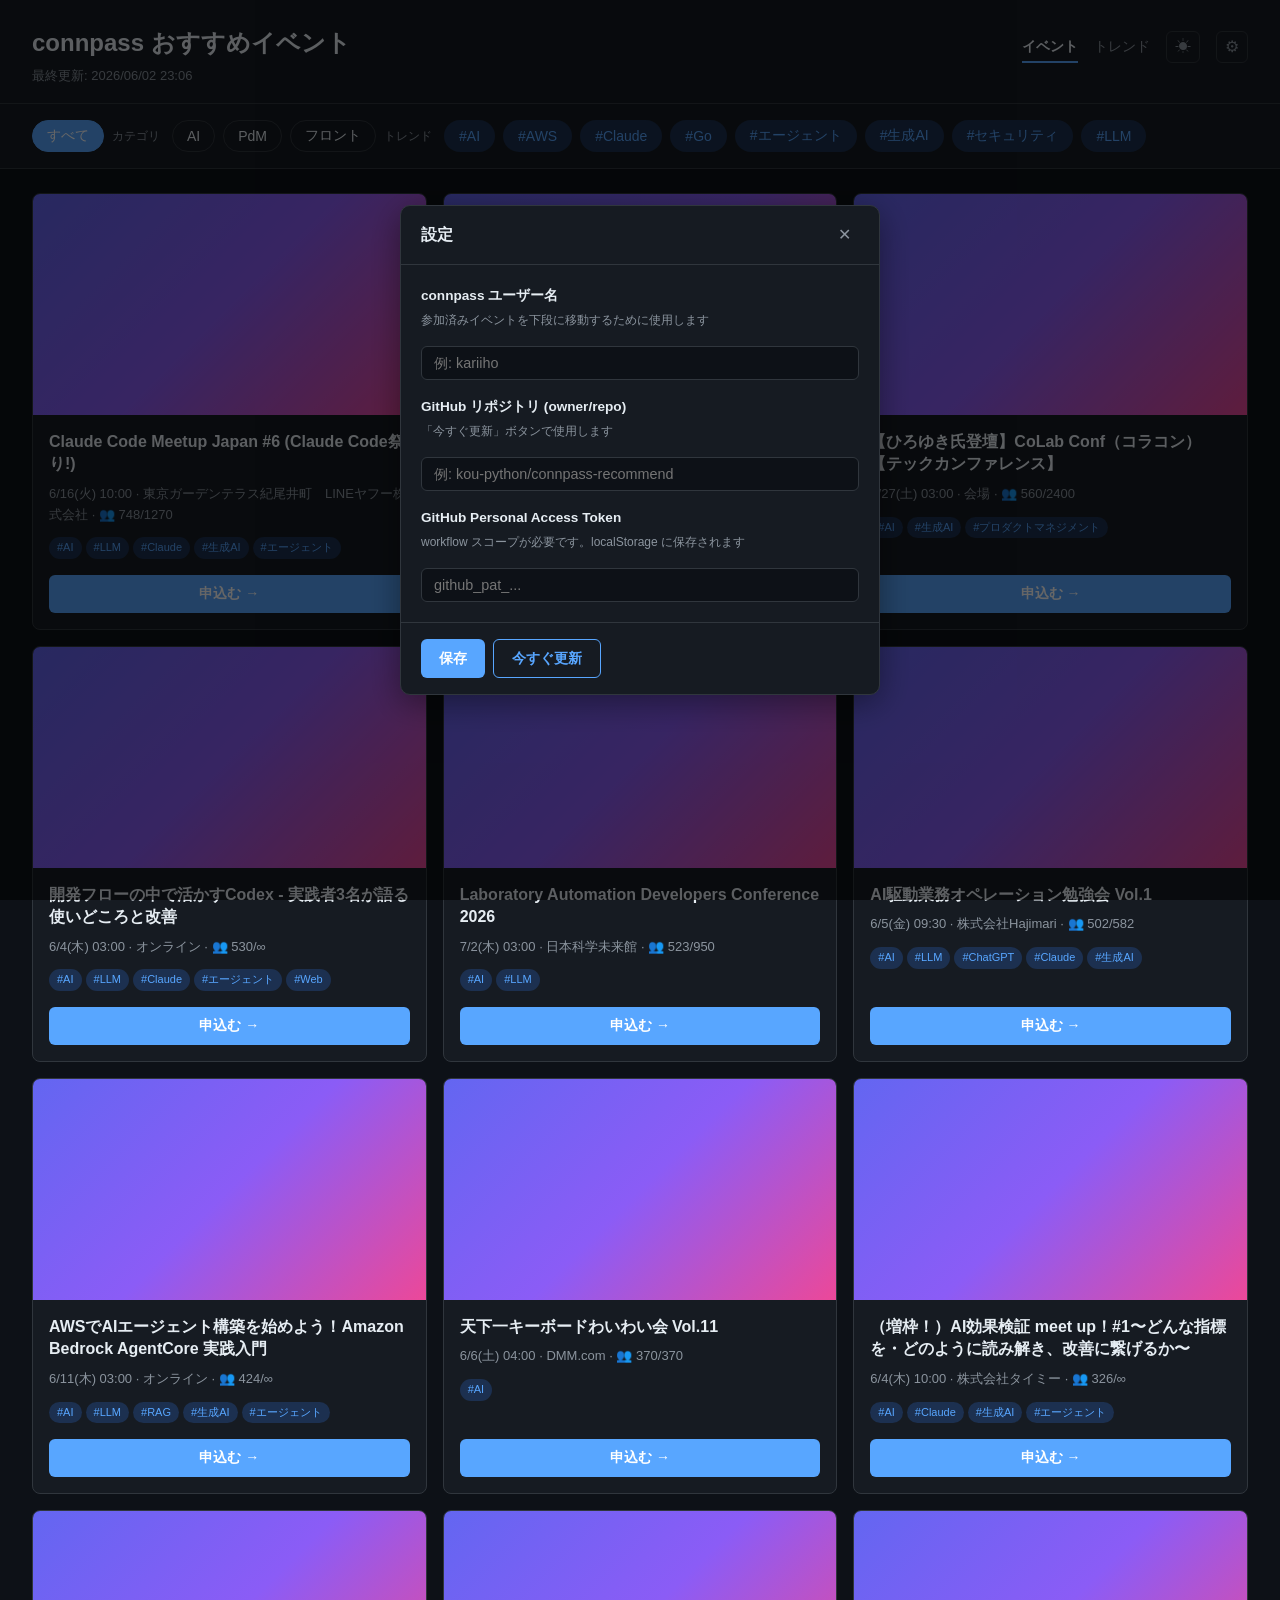
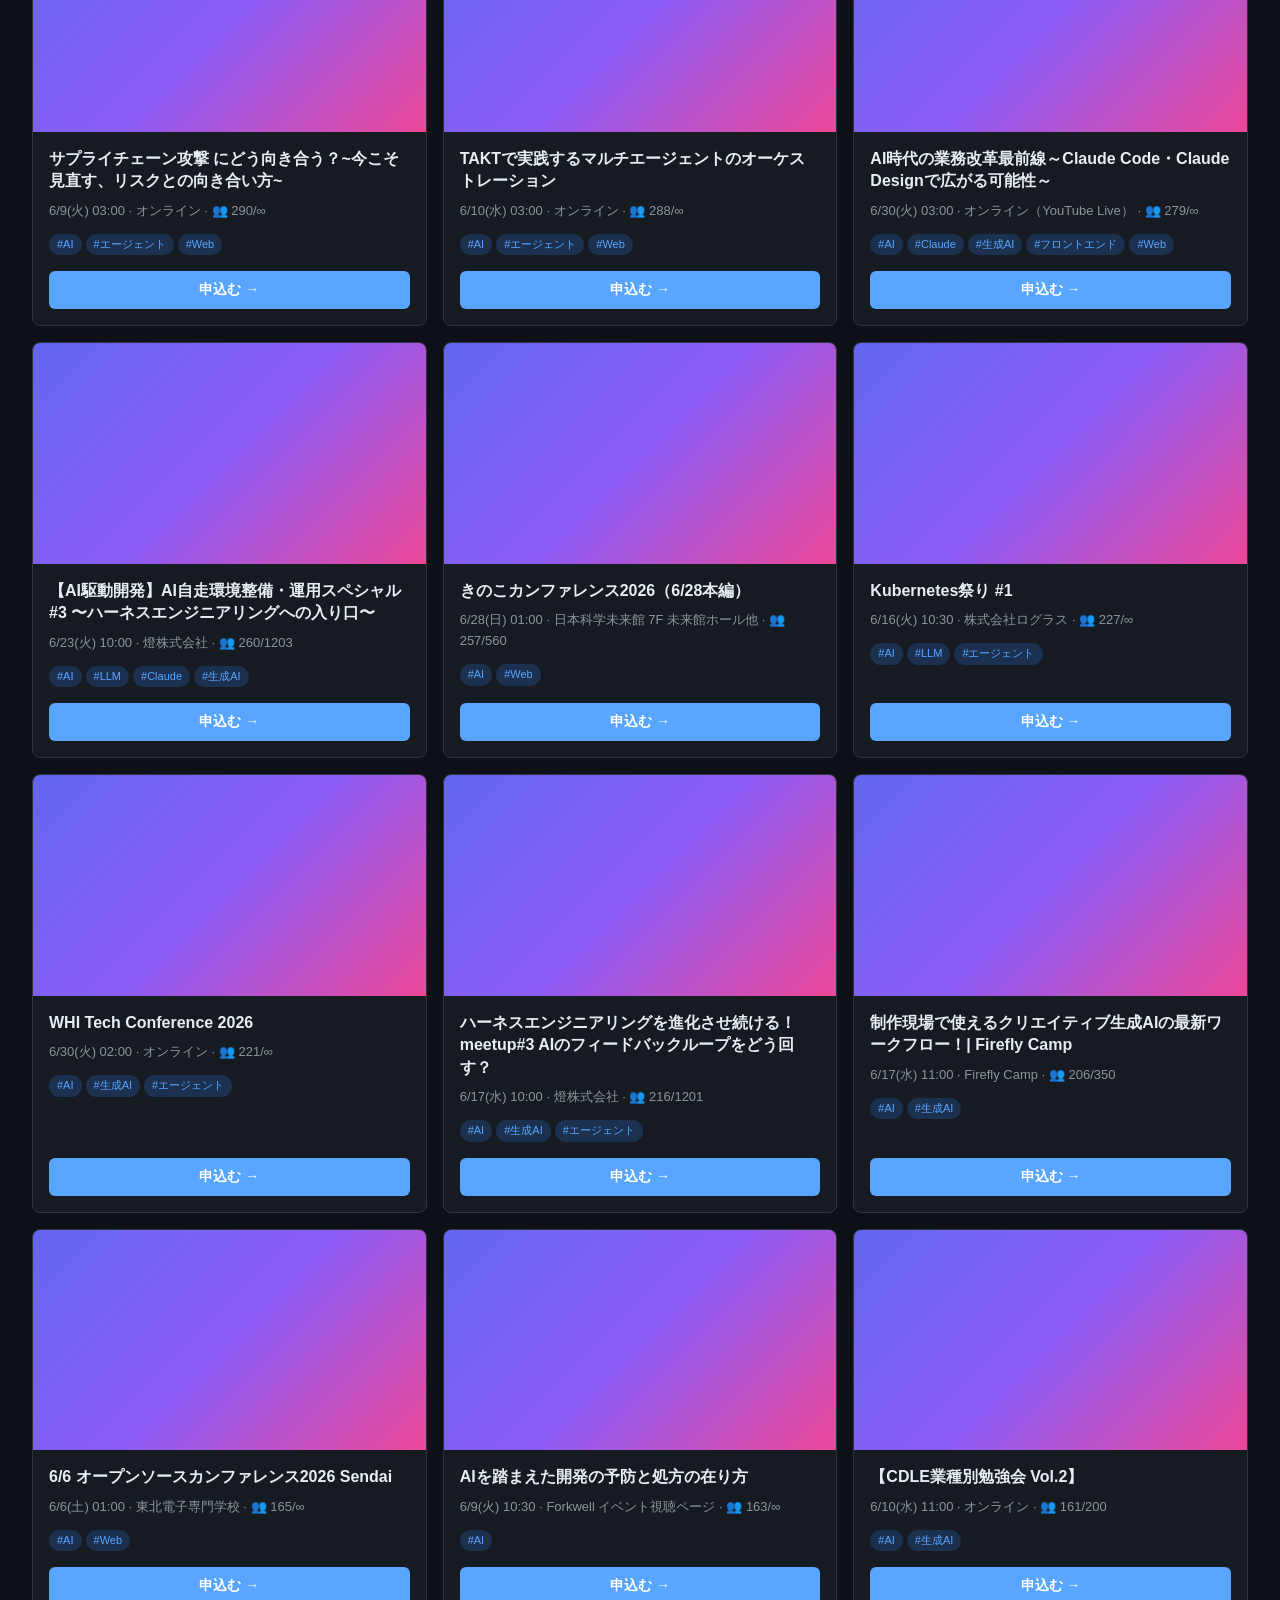
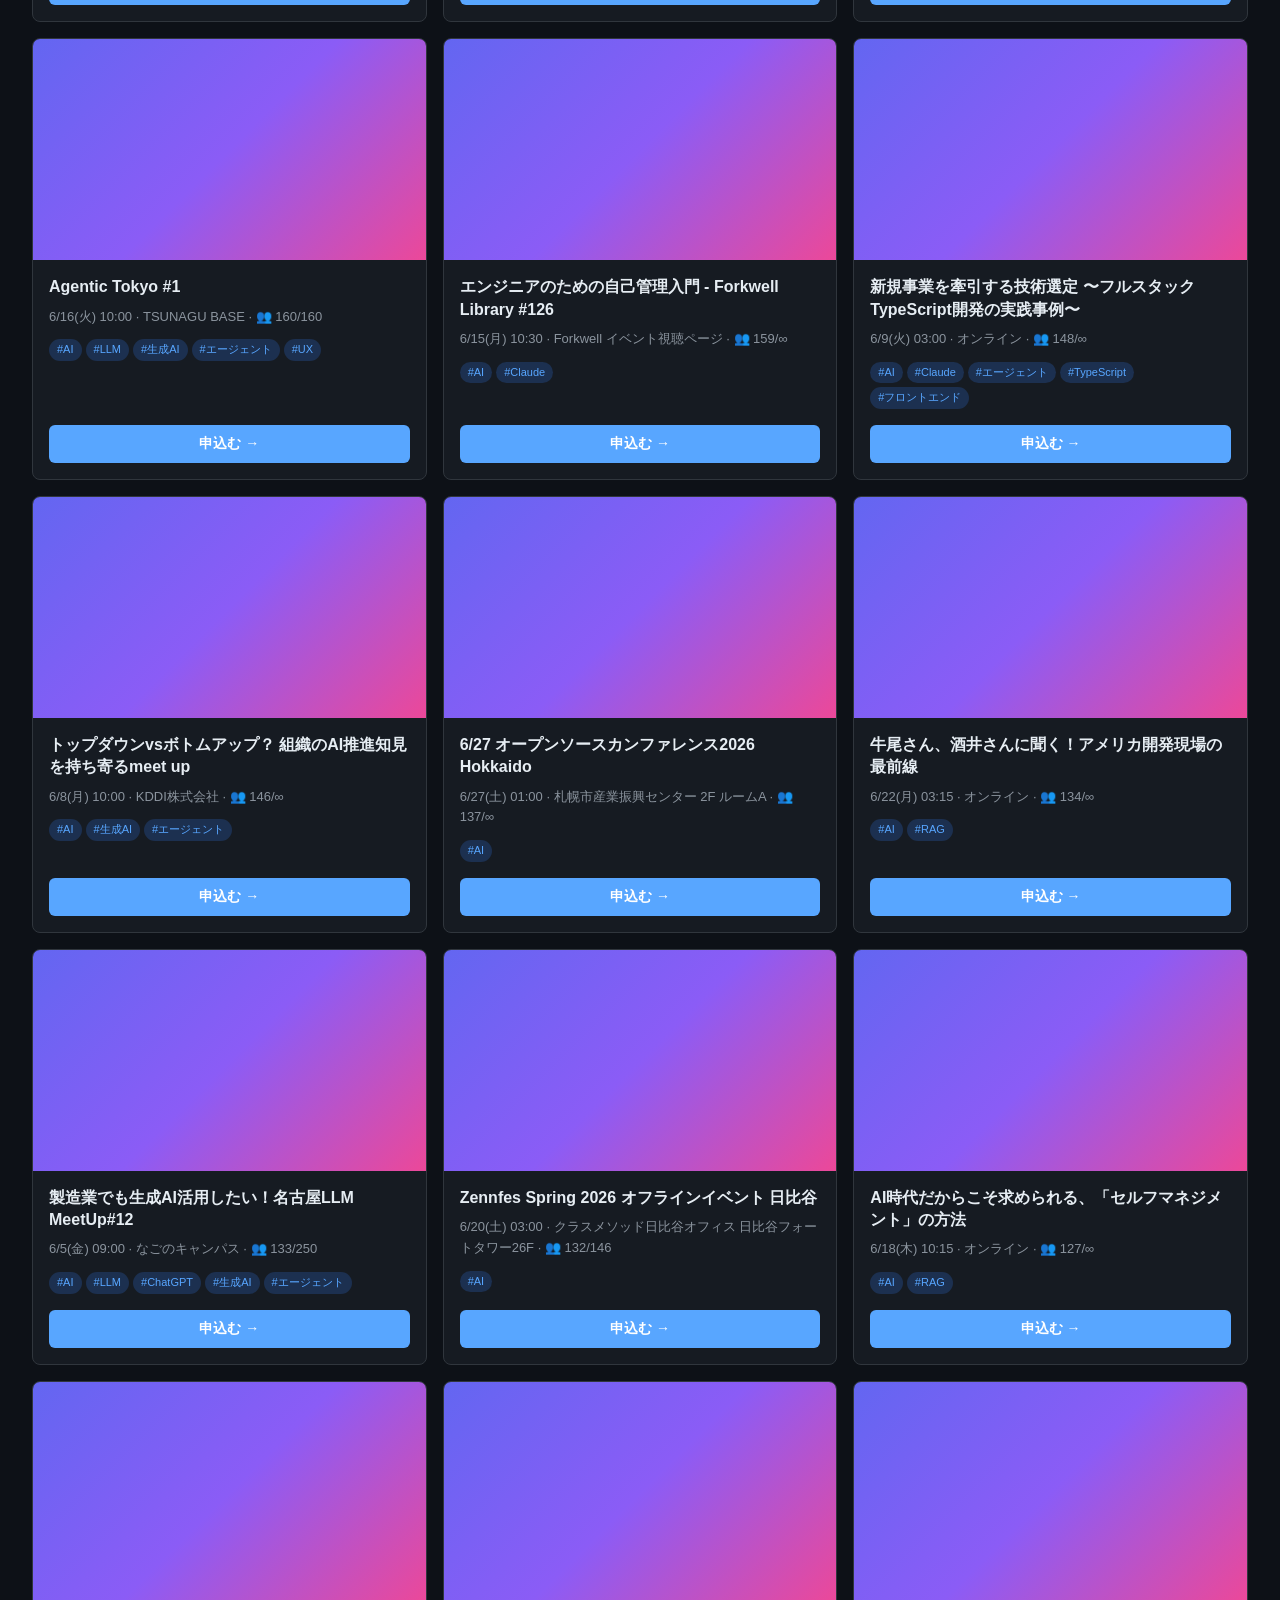
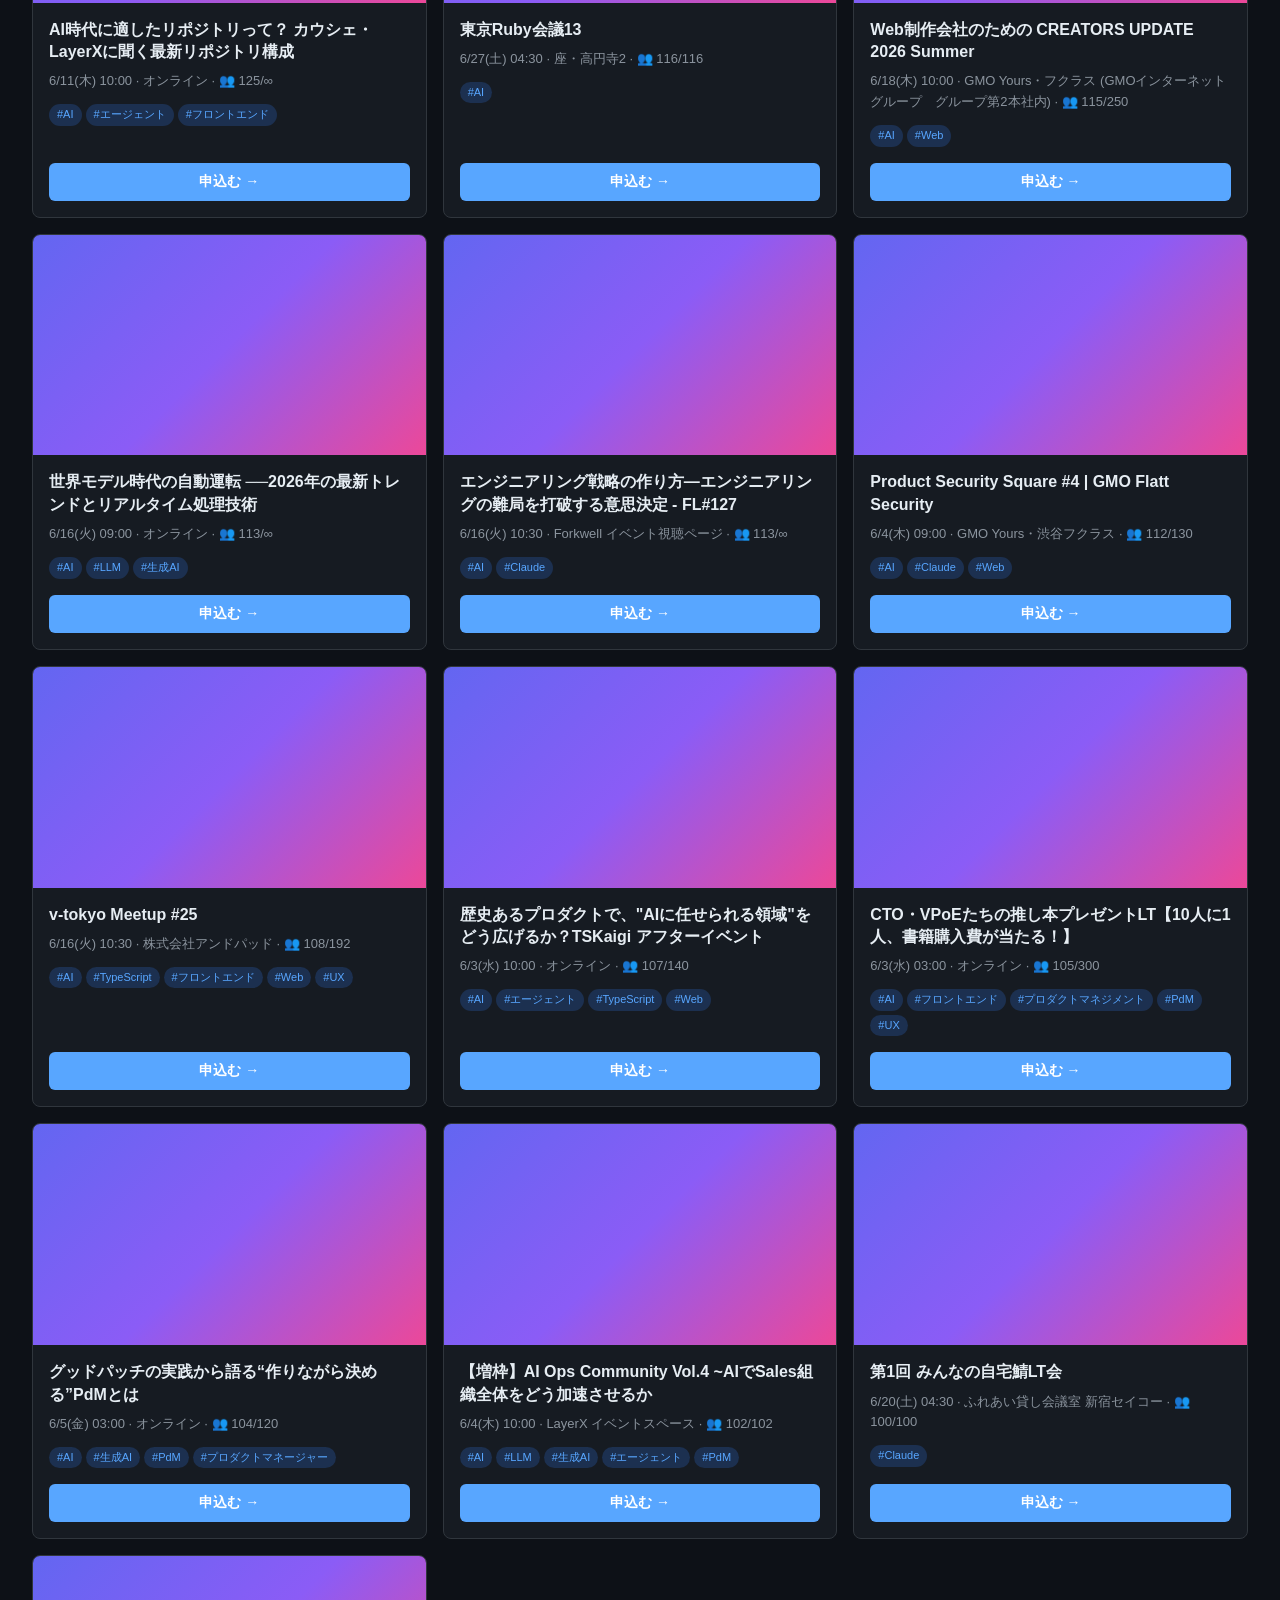
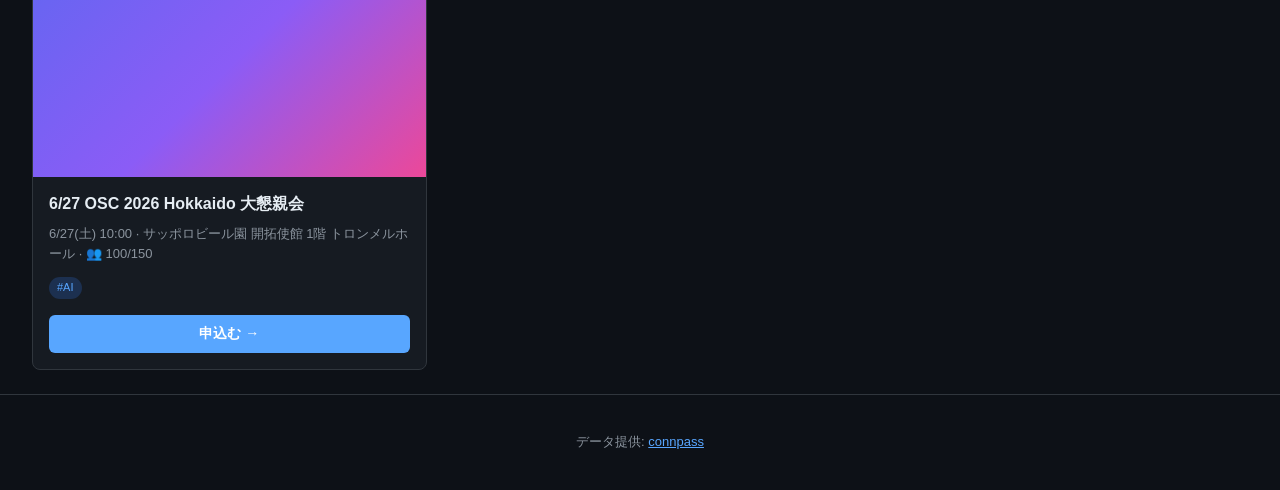
==== commit 93fd99a5: "fix: accessibility improvements for settings modal (focus trap, focus restore, aria-live, PAT clear," ====
--- a/site/index.html
+++ b/site/index.html
@@ -70,7 +70,7 @@
         <button id="settings-save" class="btn-primary">保存</button>
         <button id="settings-dispatch" class="btn-secondary">今すぐ更新</button>
       </div>
-      <p id="settings-status" class="settings-status" hidden></p>
+      <p id="settings-status" class="settings-status" aria-live="polite" hidden></p>
     </div>
   </div>
 
--- a/site/style.css
+++ b/site/style.css
@@ -399,3 +399,168 @@
   border-color: var(--accent);
   color: var(--text);
 }
+
+/* 設定モーダル */
+.modal-overlay {
+  position: fixed;
+  inset: 0;
+  background: rgba(0, 0, 0, 0.6);
+  display: flex;
+  align-items: center;
+  justify-content: center;
+  z-index: 1000;
+}
+
+.modal {
+  background: var(--surface);
+  border: 1px solid var(--border);
+  border-radius: 10px;
+  width: min(480px, calc(100vw - 32px));
+  max-height: calc(100vh - 64px);
+  overflow-y: auto;
+  padding: 0;
+  box-shadow: 0 8px 32px rgba(0, 0, 0, 0.4);
+}
+
+.modal-header {
+  display: flex;
+  justify-content: space-between;
+  align-items: center;
+  padding: 16px 20px;
+  border-bottom: 1px solid var(--border);
+}
+
+.modal-header h2 {
+  font-size: 1rem;
+  font-weight: 600;
+  margin: 0;
+  color: var(--text);
+}
+
+.modal-close {
+  background: none;
+  border: none;
+  font-size: 1rem;
+  cursor: pointer;
+  color: var(--text-muted);
+  padding: 4px 8px;
+  border-radius: 4px;
+  line-height: 1;
+}
+
+.modal-close:hover {
+  color: var(--text);
+  background: var(--border);
+}
+
+.modal-body {
+  padding: 20px;
+  display: flex;
+  flex-direction: column;
+  gap: 16px;
+}
+
+.setting-label {
+  display: flex;
+  flex-direction: column;
+  gap: 4px;
+  font-size: 0.85rem;
+  font-weight: 600;
+  color: var(--text);
+}
+
+.setting-hint {
+  font-weight: 400;
+  font-size: 0.75rem;
+  color: var(--text-muted);
+}
+
+.setting-input {
+  padding: 8px 12px;
+  border: 1px solid var(--border);
+  border-radius: 6px;
+  background: var(--bg);
+  color: var(--text);
+  font-size: 0.9rem;
+  font-family: inherit;
+  outline: none;
+  transition: border-color 0.15s;
+}
+
+.setting-input:focus {
+  border-color: var(--accent);
+}
+
+.modal-footer {
+  display: flex;
+  gap: 8px;
+  padding: 16px 20px;
+  border-top: 1px solid var(--border);
+}
+
+.btn-primary {
+  padding: 9px 18px;
+  background: var(--accent);
+  color: #fff;
+  border: none;
+  border-radius: 6px;
+  font-size: 0.9rem;
+  font-family: inherit;
+  font-weight: 600;
+  cursor: pointer;
+  transition: background 0.15s;
+}
+
+.btn-primary:hover {
+  background: var(--accent-hover);
+}
+
+.btn-secondary {
+  padding: 9px 18px;
+  background: transparent;
+  color: var(--accent);
+  border: 1px solid var(--accent);
+  border-radius: 6px;
+  font-size: 0.9rem;
+  font-family: inherit;
+  font-weight: 600;
+  cursor: pointer;
+  transition: background 0.15s, color 0.15s;
+}
+
+.btn-secondary:hover {
+  background: var(--accent);
+  color: #fff;
+}
+
+.btn-secondary:disabled {
+  opacity: 0.5;
+  cursor: not-allowed;
+}
+
+.settings-status {
+  margin: 0 20px 16px;
+  font-size: 0.8rem;
+  padding: 6px 10px;
+  border-radius: 4px;
+}
+
+.settings-status.success {
+  background: #dcfce7;
+  color: #166534;
+}
+
+.settings-status.error {
+  background: #fee2e2;
+  color: #991b1b;
+}
+
+[data-theme="dark"] .settings-status.success {
+  background: #14532d;
+  color: #86efac;
+}
+
+[data-theme="dark"] .settings-status.error {
+  background: #450a0a;
+  color: #fca5a5;
+}
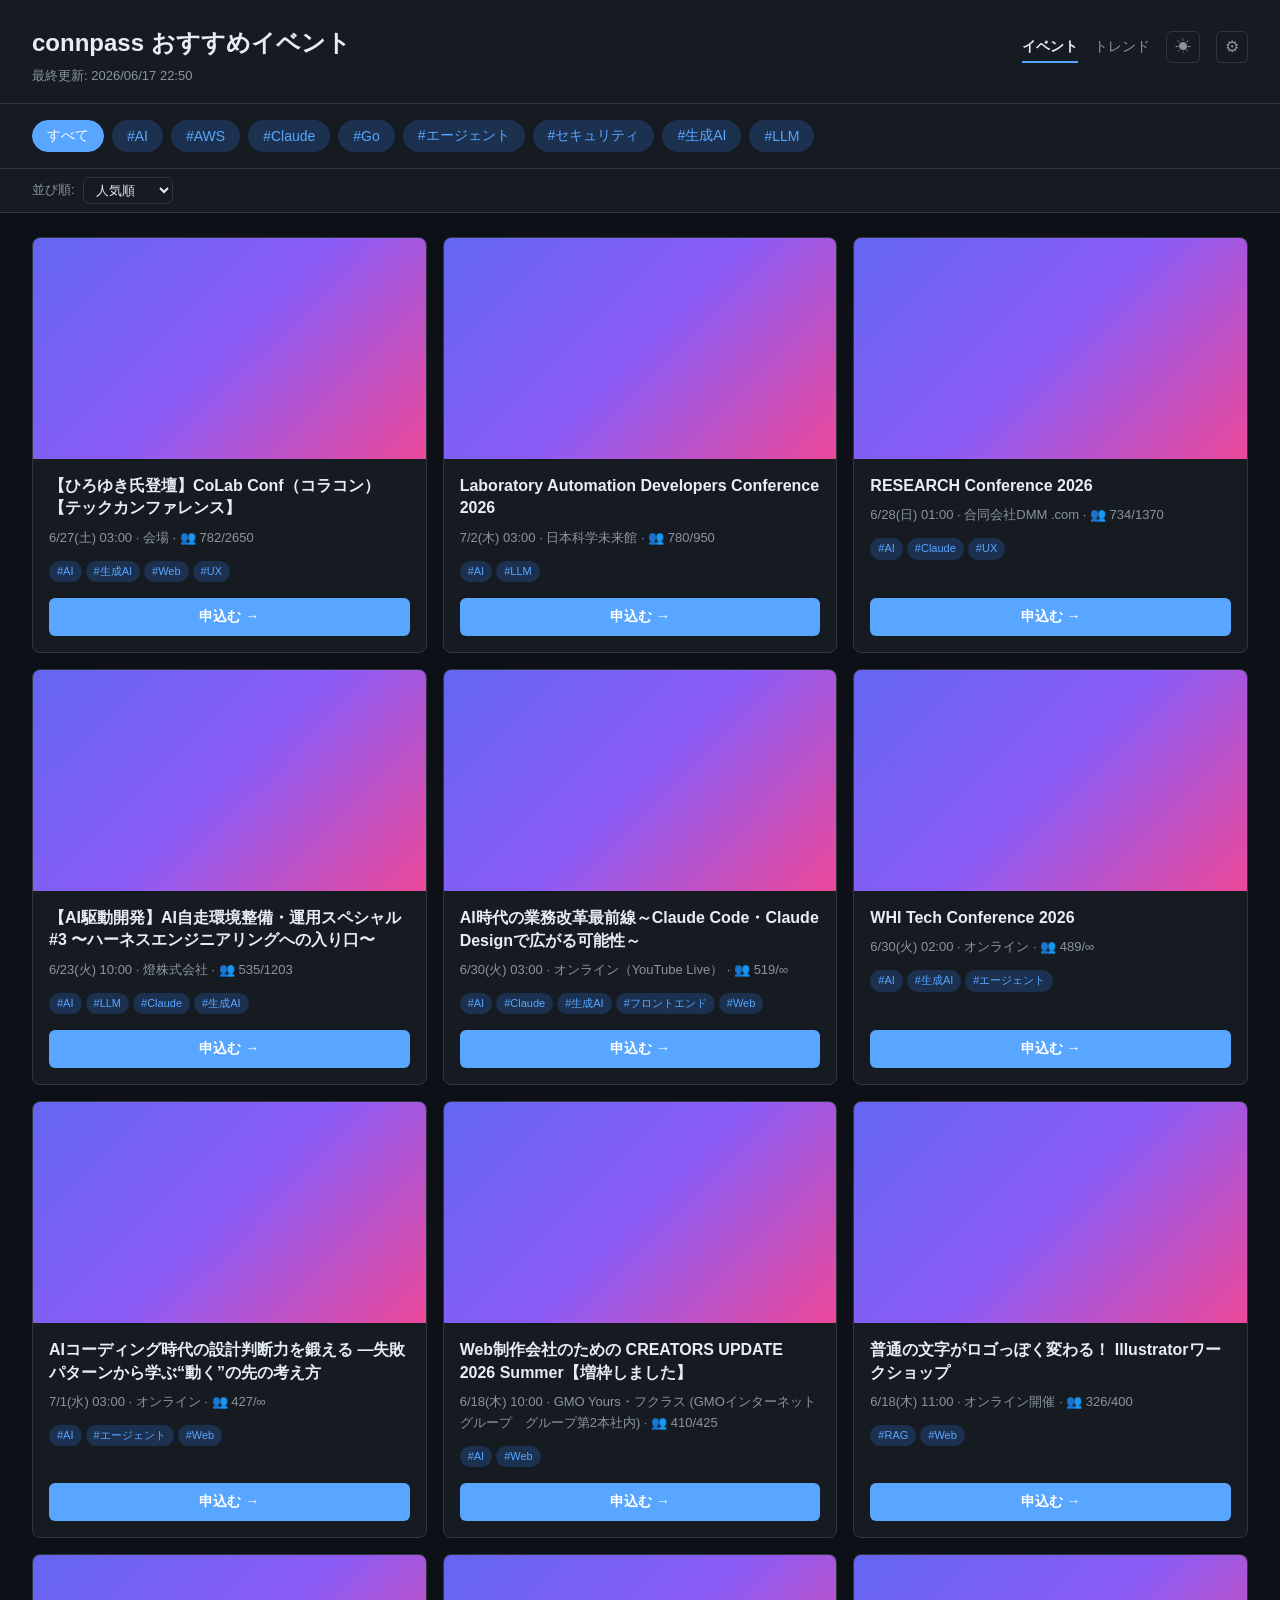
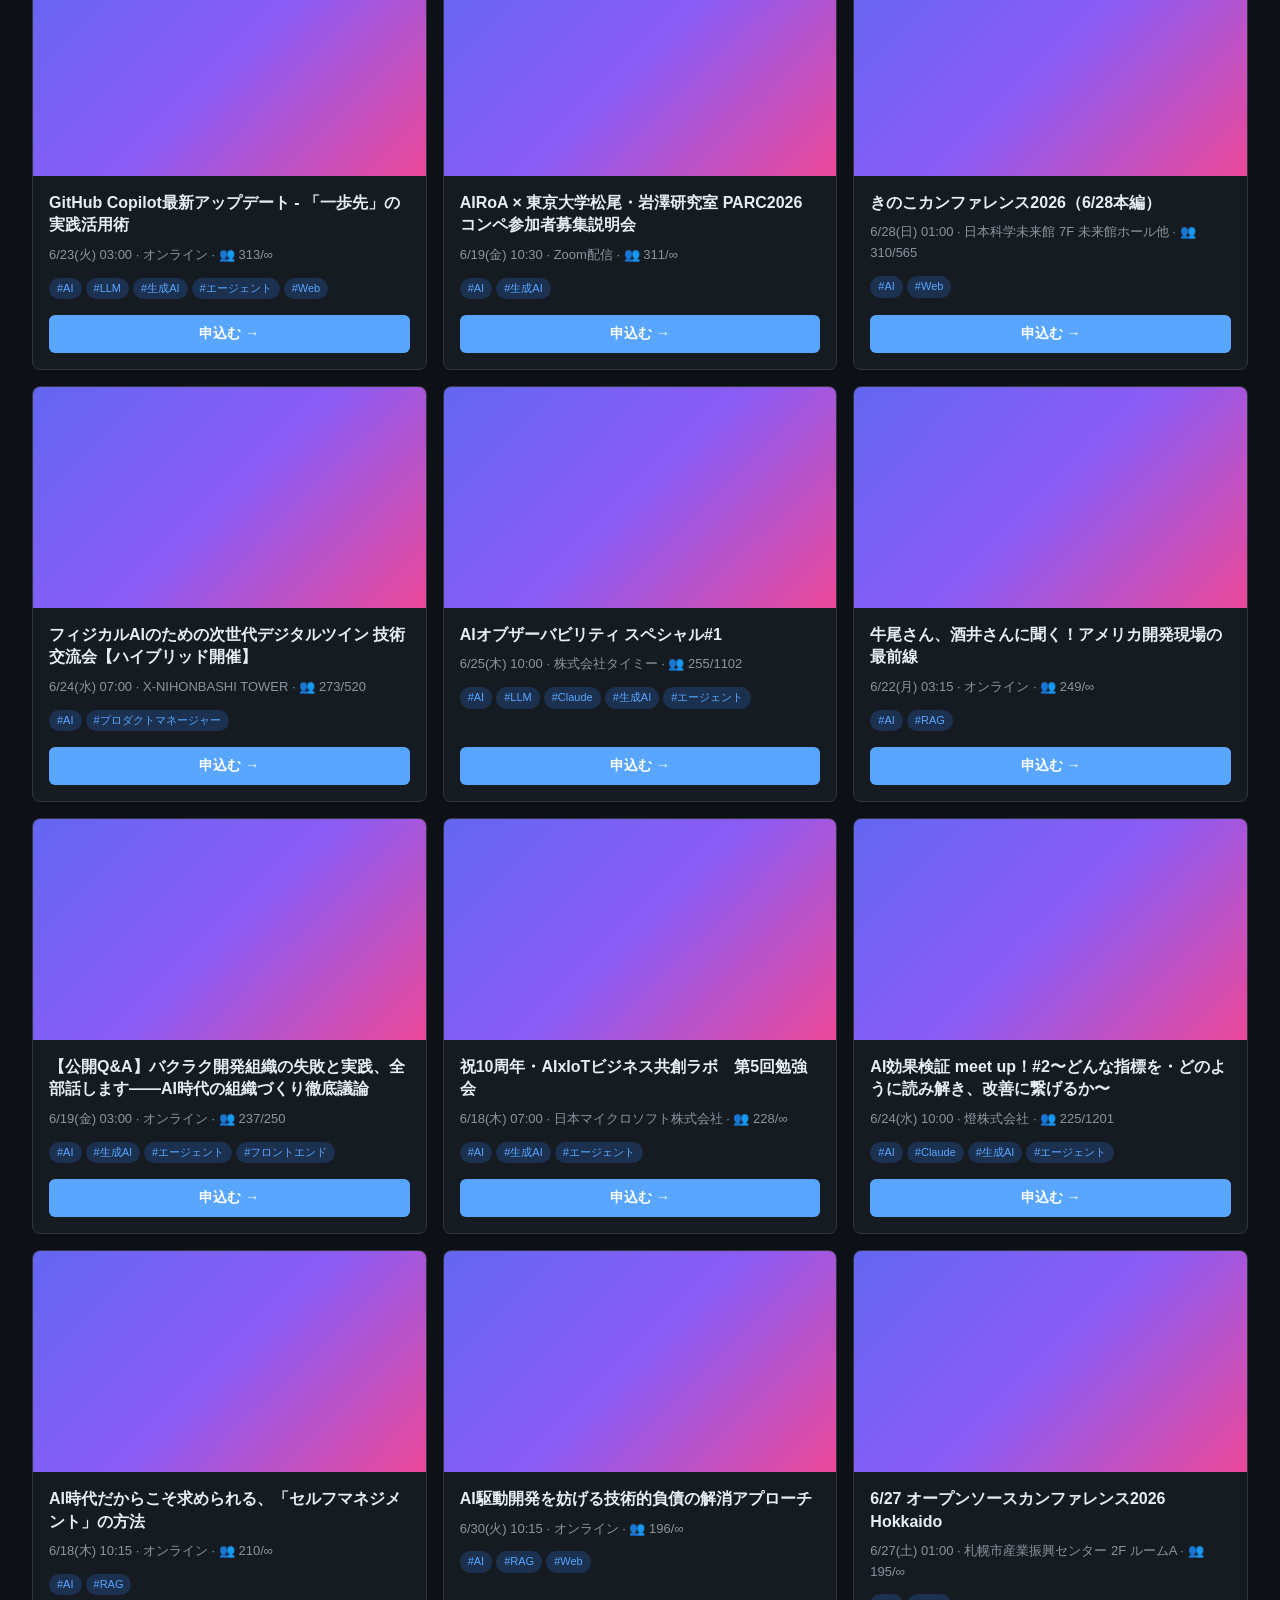
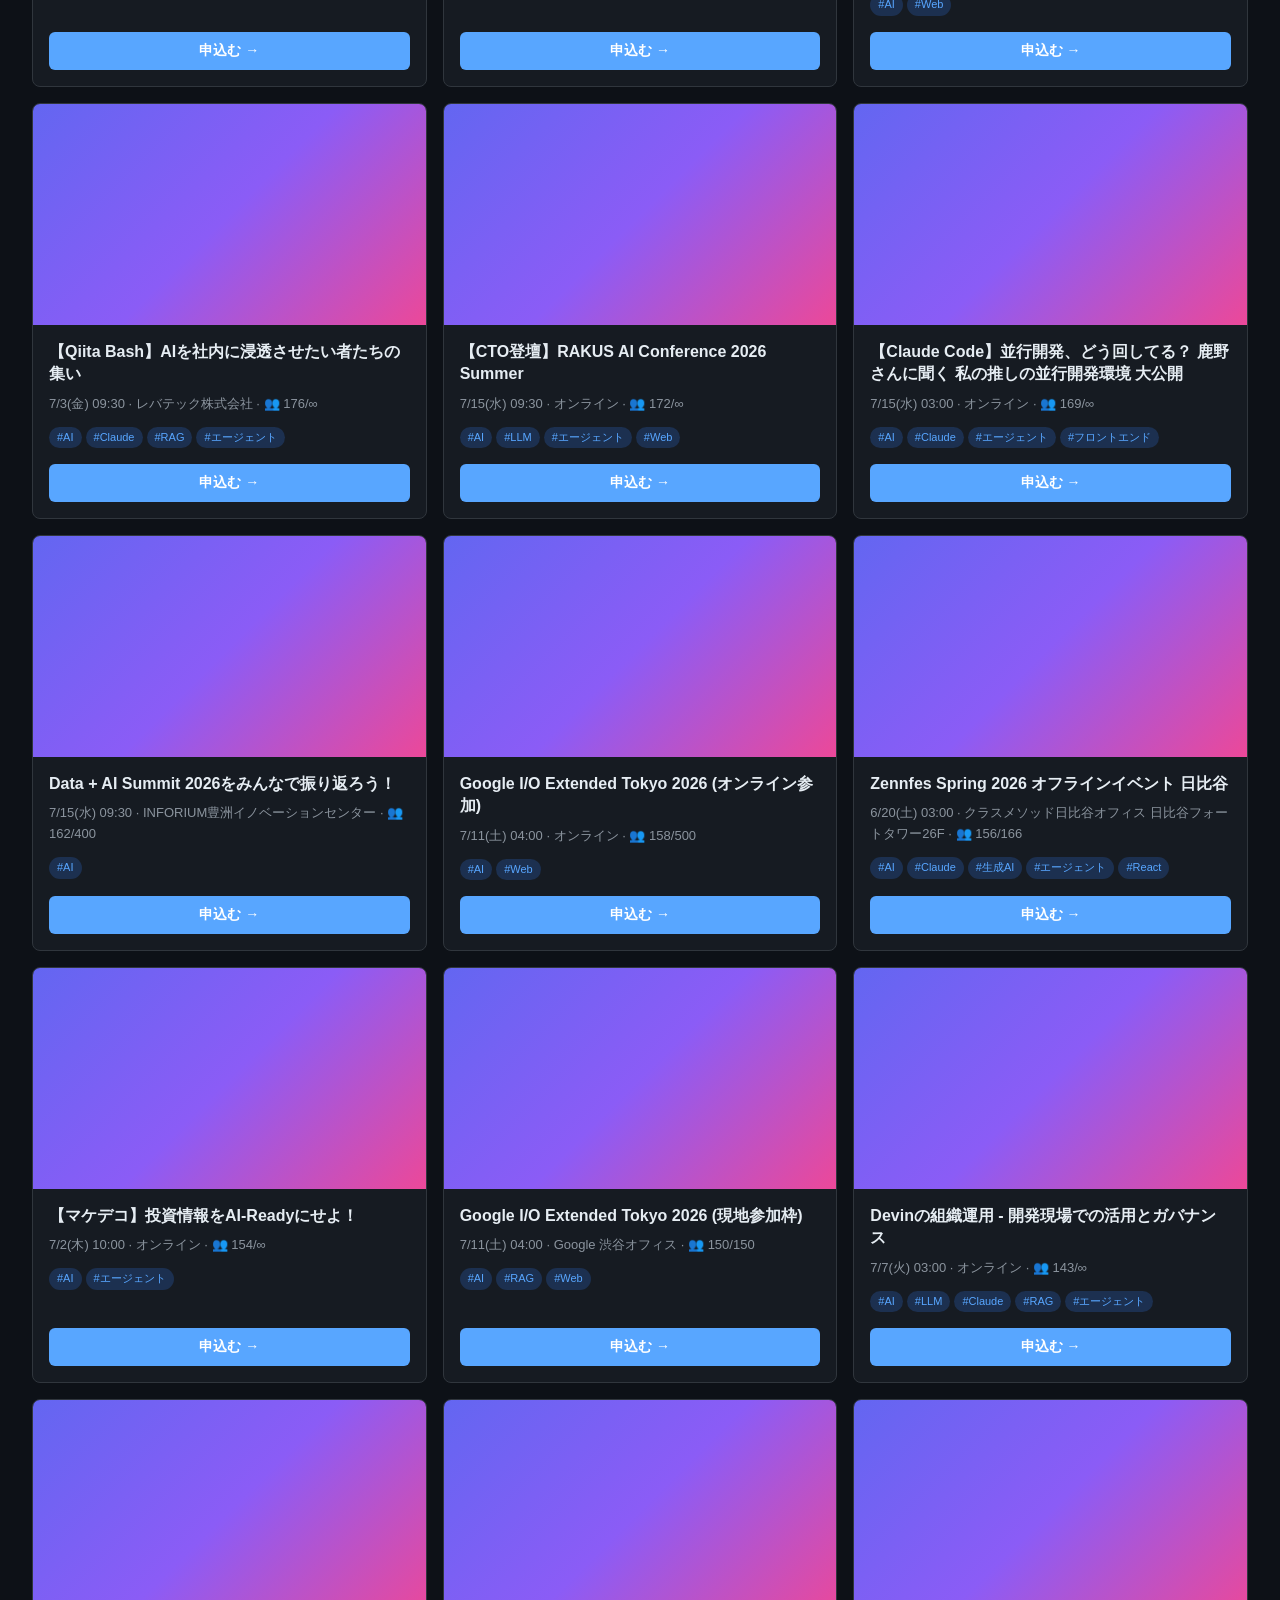
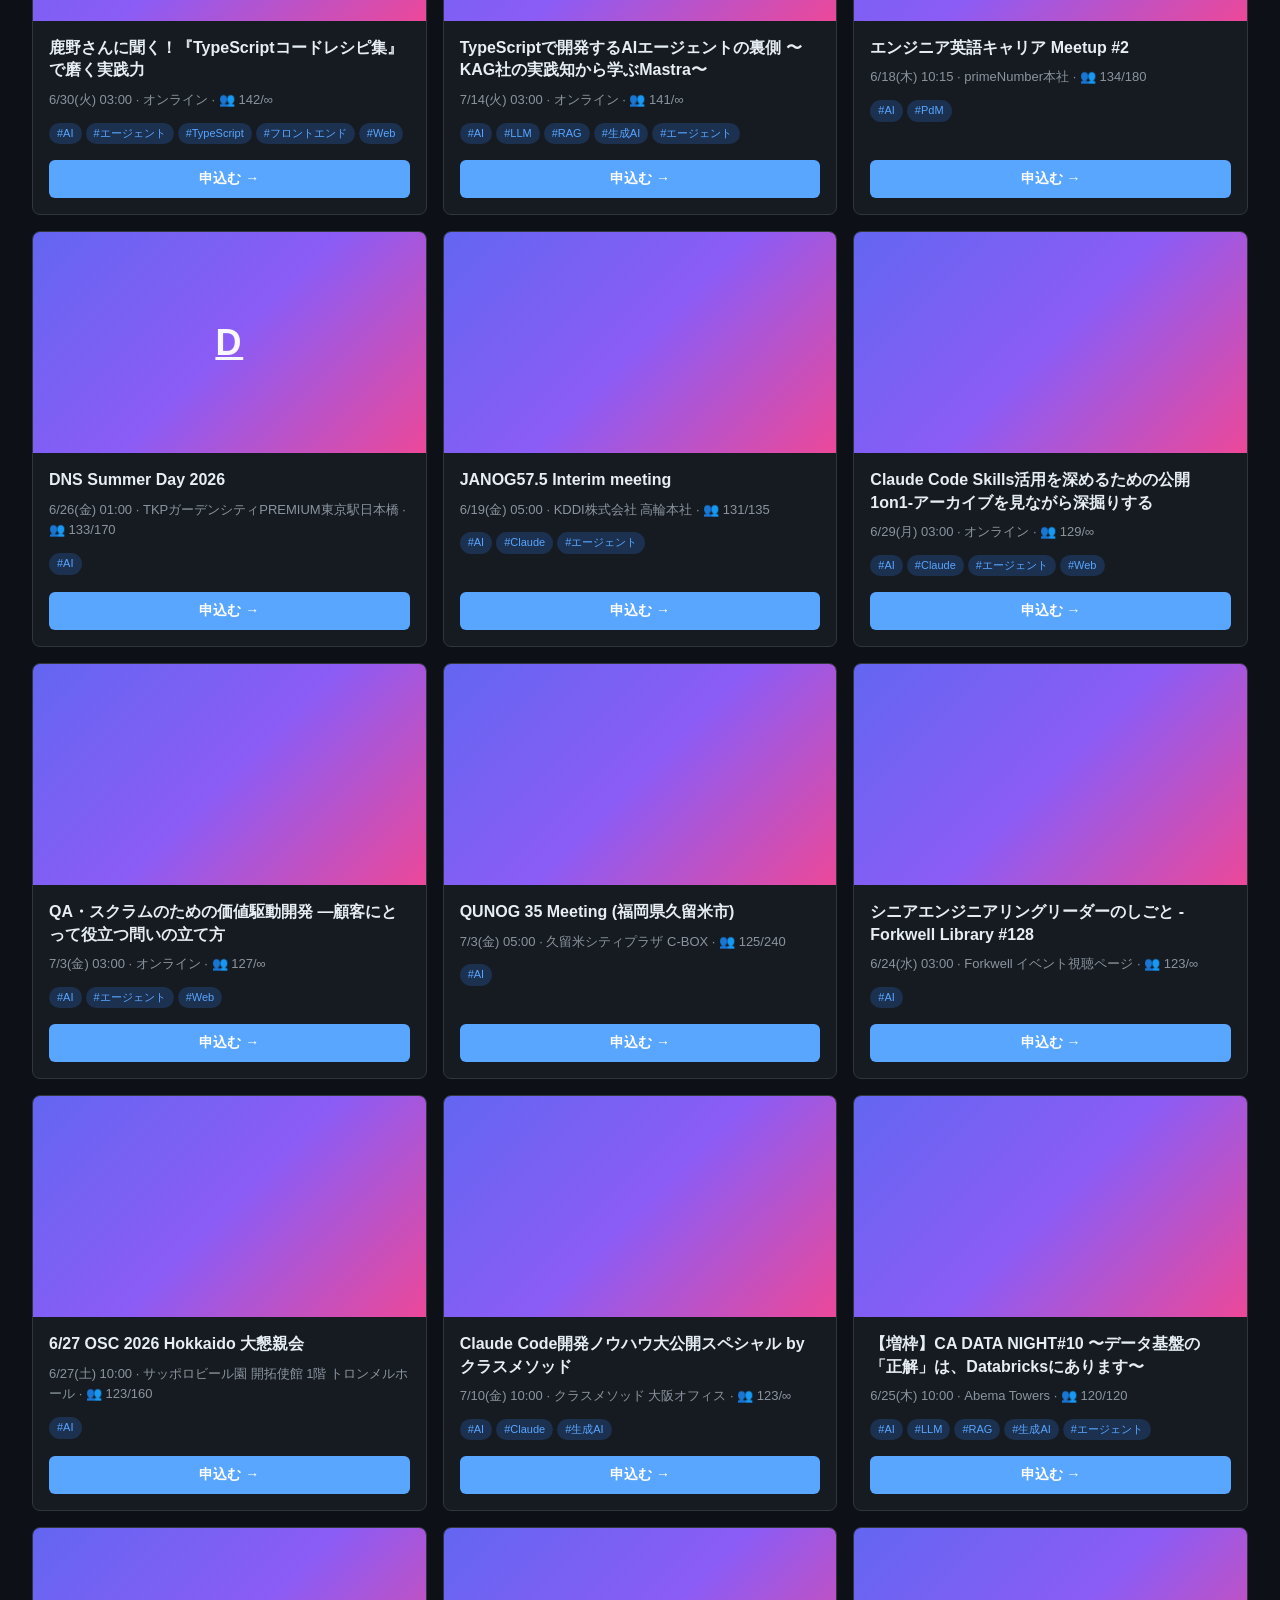
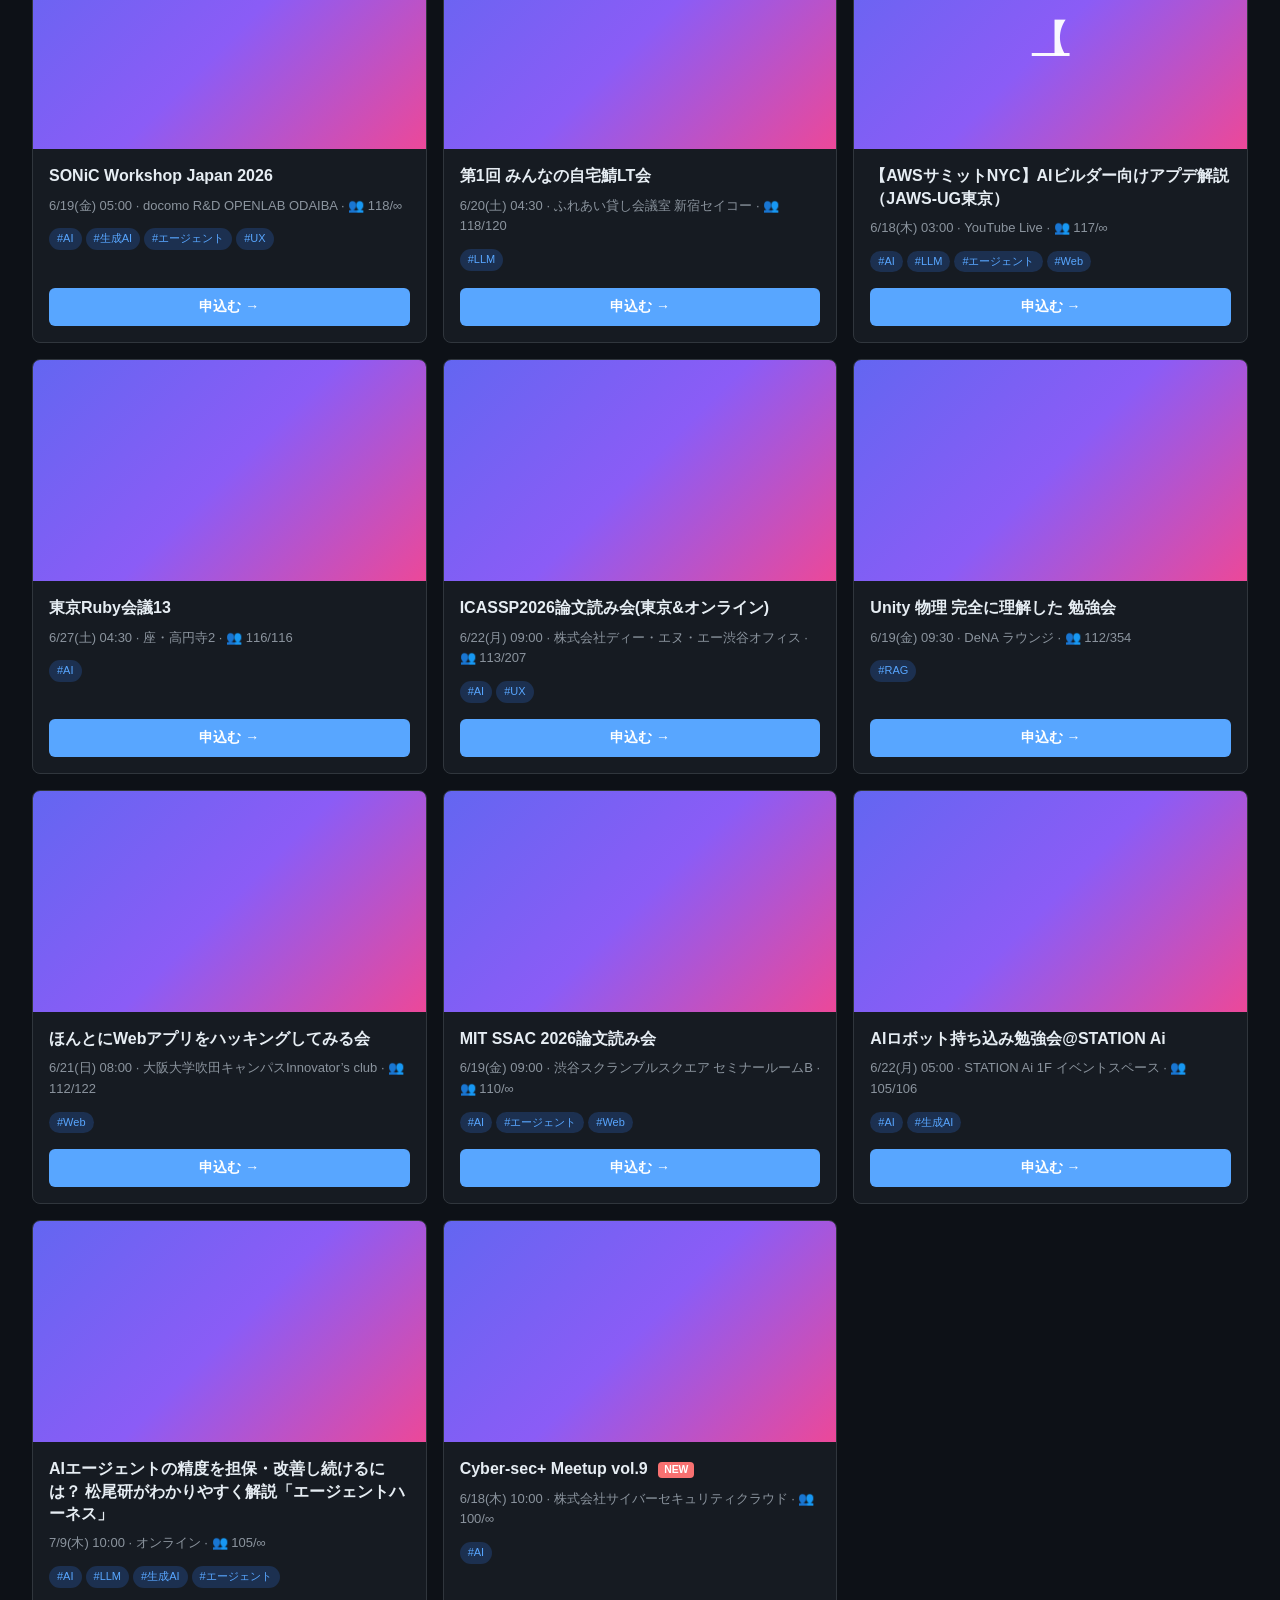
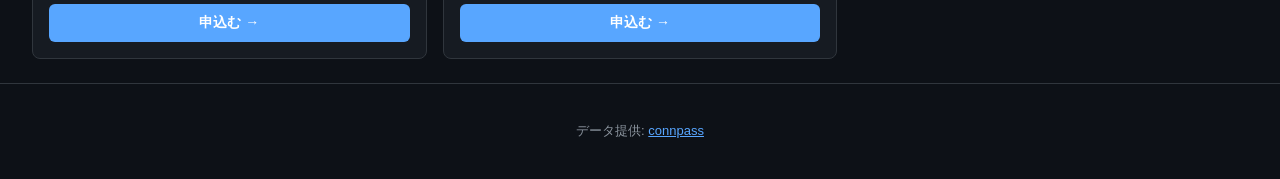
==== commit 89d4cd30: "feat: ソートに新しい順（開催日が近い順）を追加 Co-Authored-By: Claude Sonnet 4.6 <noreply@anthropic.com>" ====
--- a/site/index.html
+++ b/site/index.html
@@ -21,9 +21,17 @@
     <p class="updated">最終更新: <span id="updated-at">読み込み中...</span></p>
   </header>
 
-  <nav class="filters" id="filters" aria-label="カテゴリフィルタ">
+  <nav class="filters" id="filters" aria-label="トレンドフィルタ">
     <!-- カテゴリチップは app.js が動的生成 -->
   </nav>
+
+  <div class="sort-bar">
+    <label for="sort-select" class="sort-label">並び順:</label>
+    <select id="sort-select" class="sort-select">
+      <option value="popular">人気順</option>
+      <option value="new">新しい順</option>
+    </select>
+  </div>
 
   <main>
     <section id="event-grid" class="event-grid" aria-live="polite">
--- a/site/style.css
+++ b/site/style.css
@@ -411,6 +411,11 @@
   z-index: 1000;
 }
 
+/* hidden 属性を display: flex より優先して非表示にする */
+.modal-overlay[hidden] {
+  display: none;
+}
+
 .modal {
   background: var(--surface);
   border: 1px solid var(--border);
@@ -564,3 +569,43 @@
   background: #450a0a;
   color: #fca5a5;
 }
+
+/* ソートバー */
+.sort-bar {
+  display: flex;
+  align-items: center;
+  gap: 8px;
+  padding: 8px 32px;
+  background: var(--surface);
+  border-bottom: 1px solid var(--border);
+}
+
+.sort-label {
+  font-size: 13px;
+  color: var(--text-muted);
+}
+
+.sort-select {
+  padding: 4px 8px;
+  border: 1px solid var(--border);
+  border-radius: 6px;
+  background: var(--surface);
+  color: var(--text);
+  font-size: 13px;
+  font-family: inherit;
+  cursor: pointer;
+  outline: none;
+  transition: border-color 0.15s;
+}
+
+.sort-select:focus,
+.sort-select:hover {
+  border-color: var(--accent);
+}
+
+@media (max-width: 600px) {
+  .sort-bar {
+    padding-left: 16px;
+    padding-right: 16px;
+  }
+}
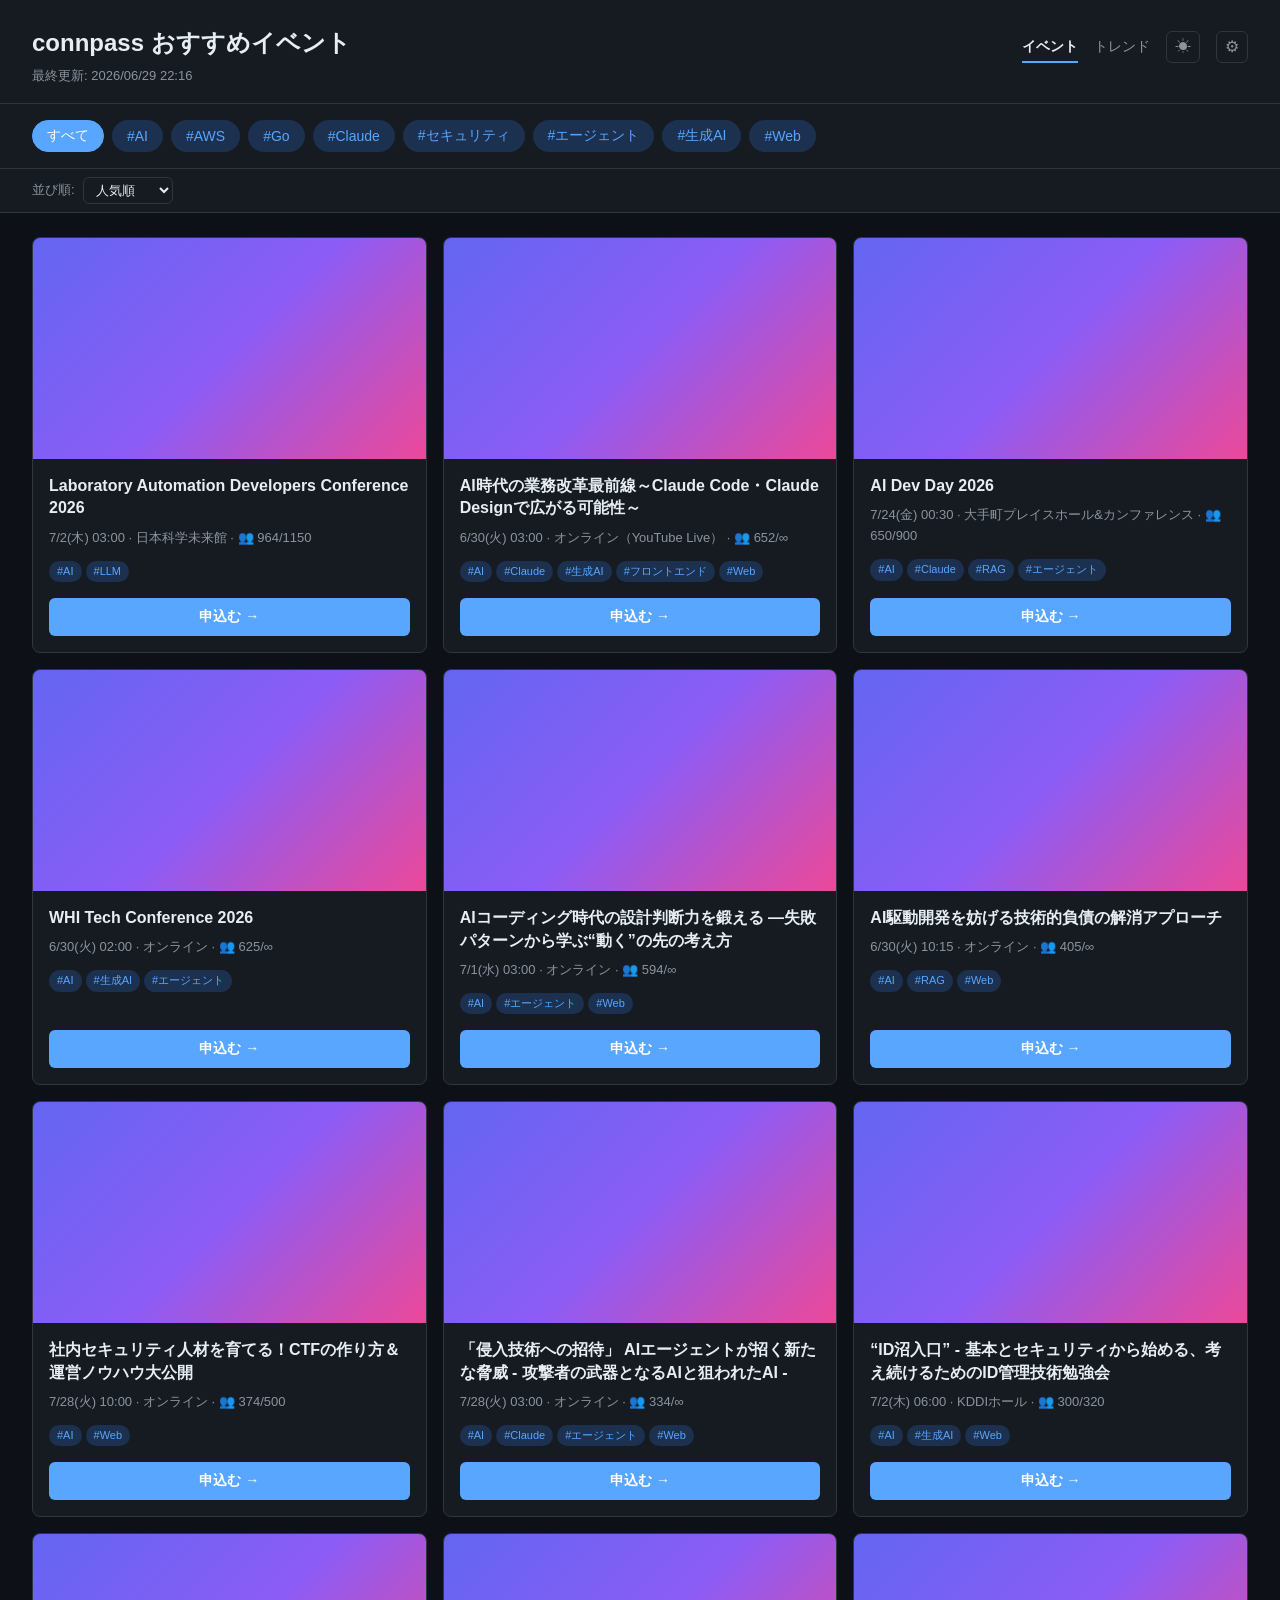
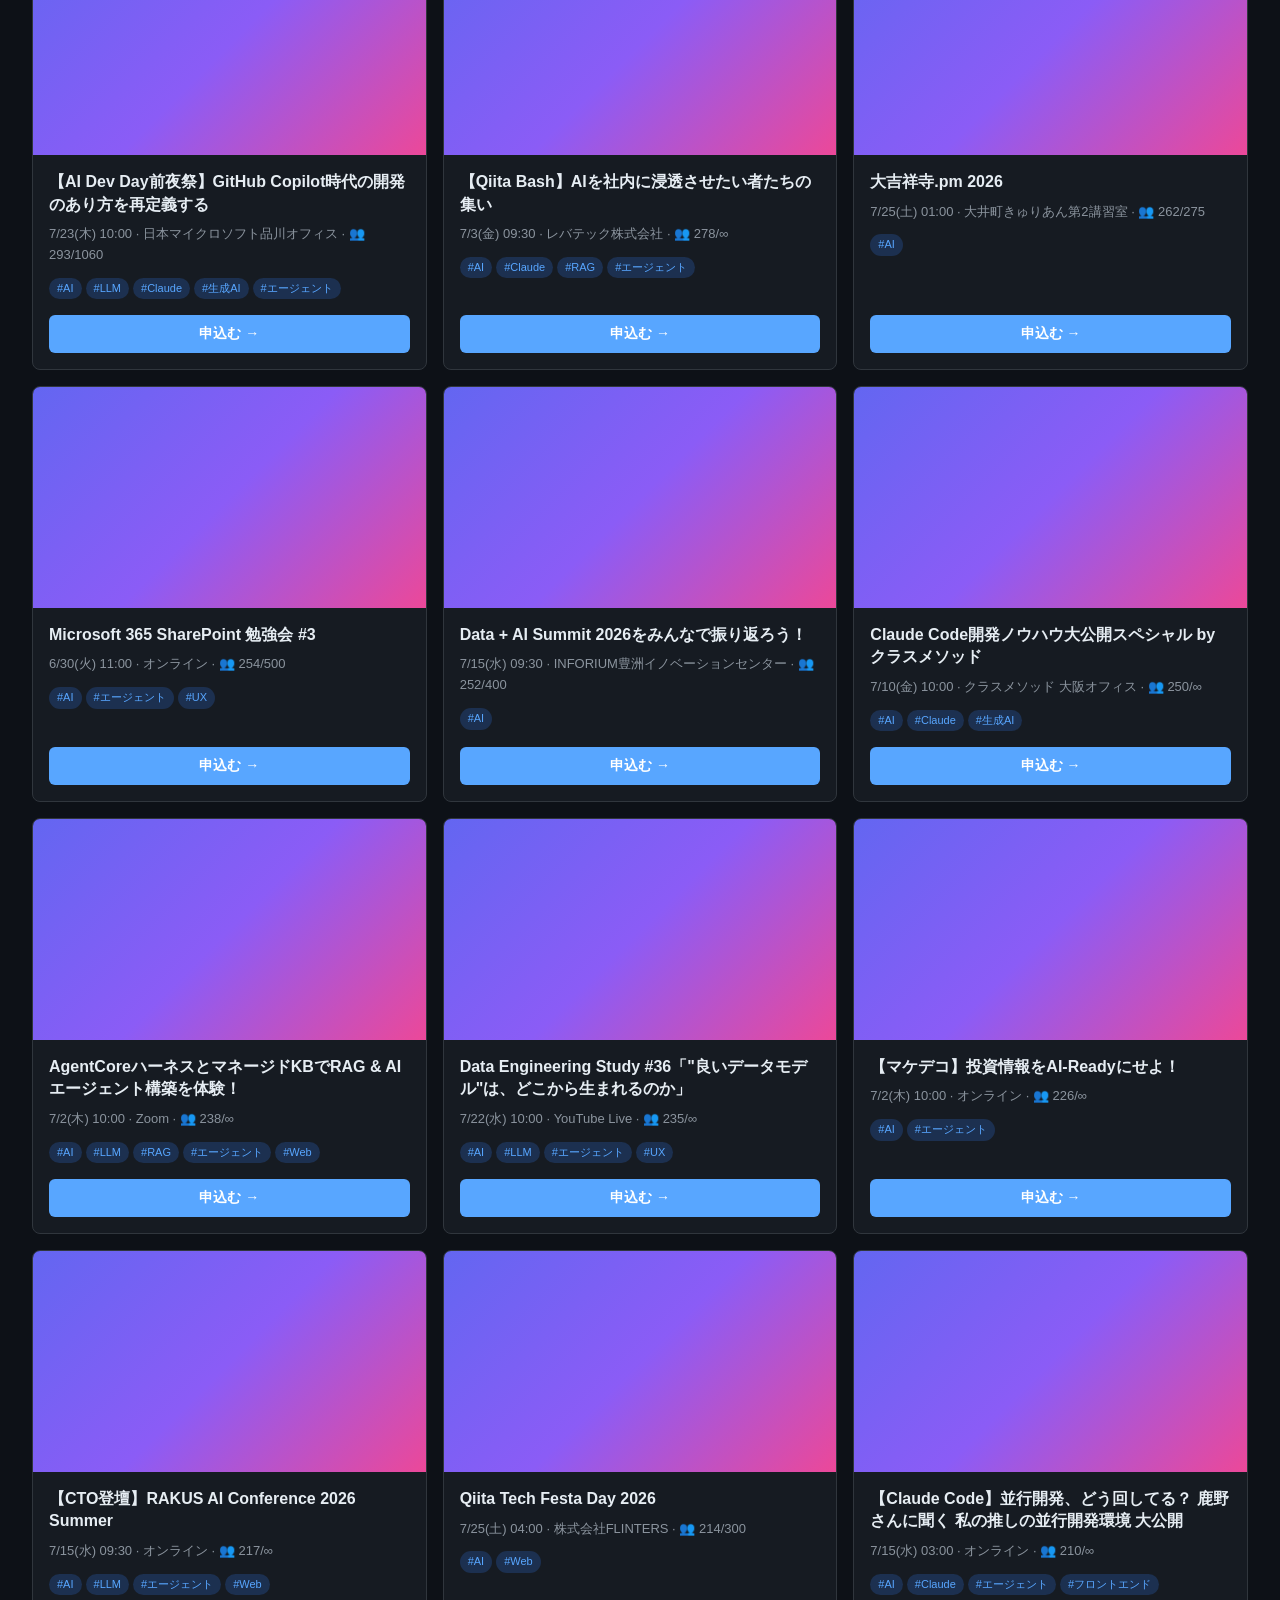
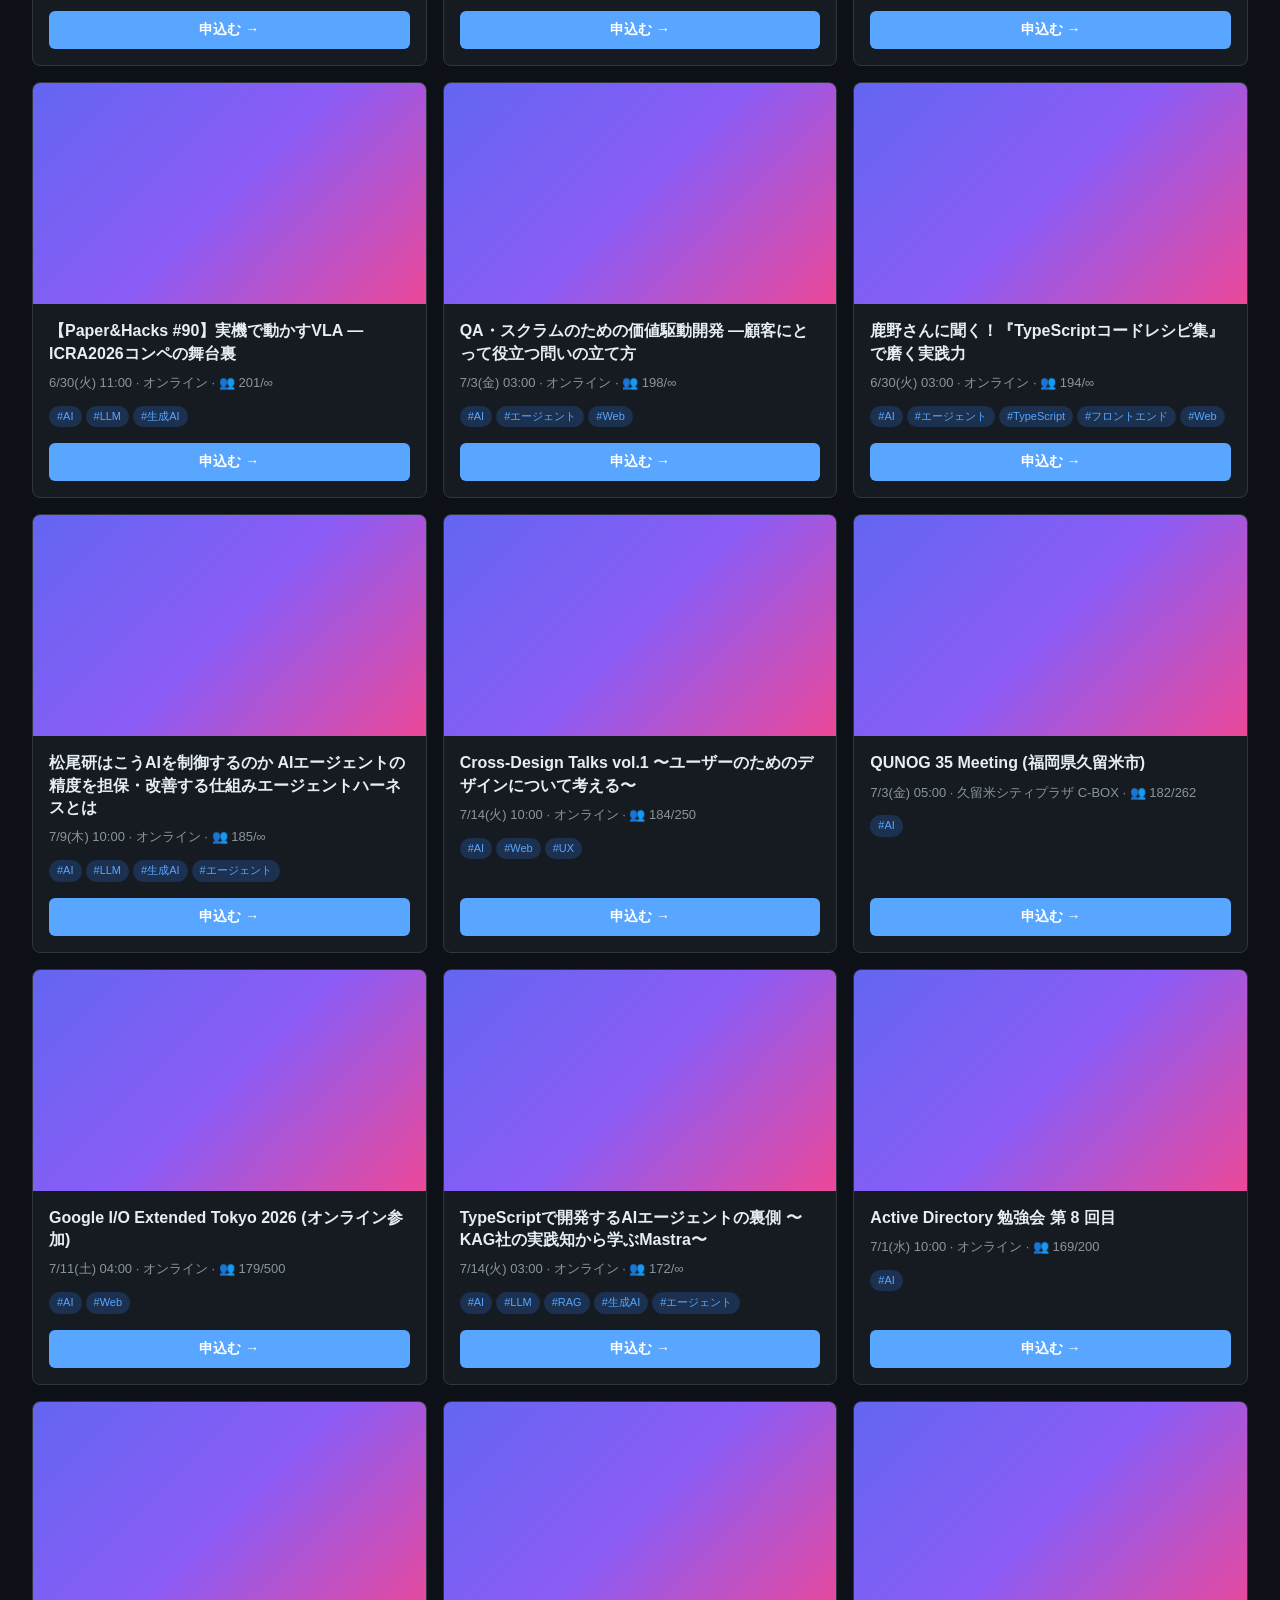
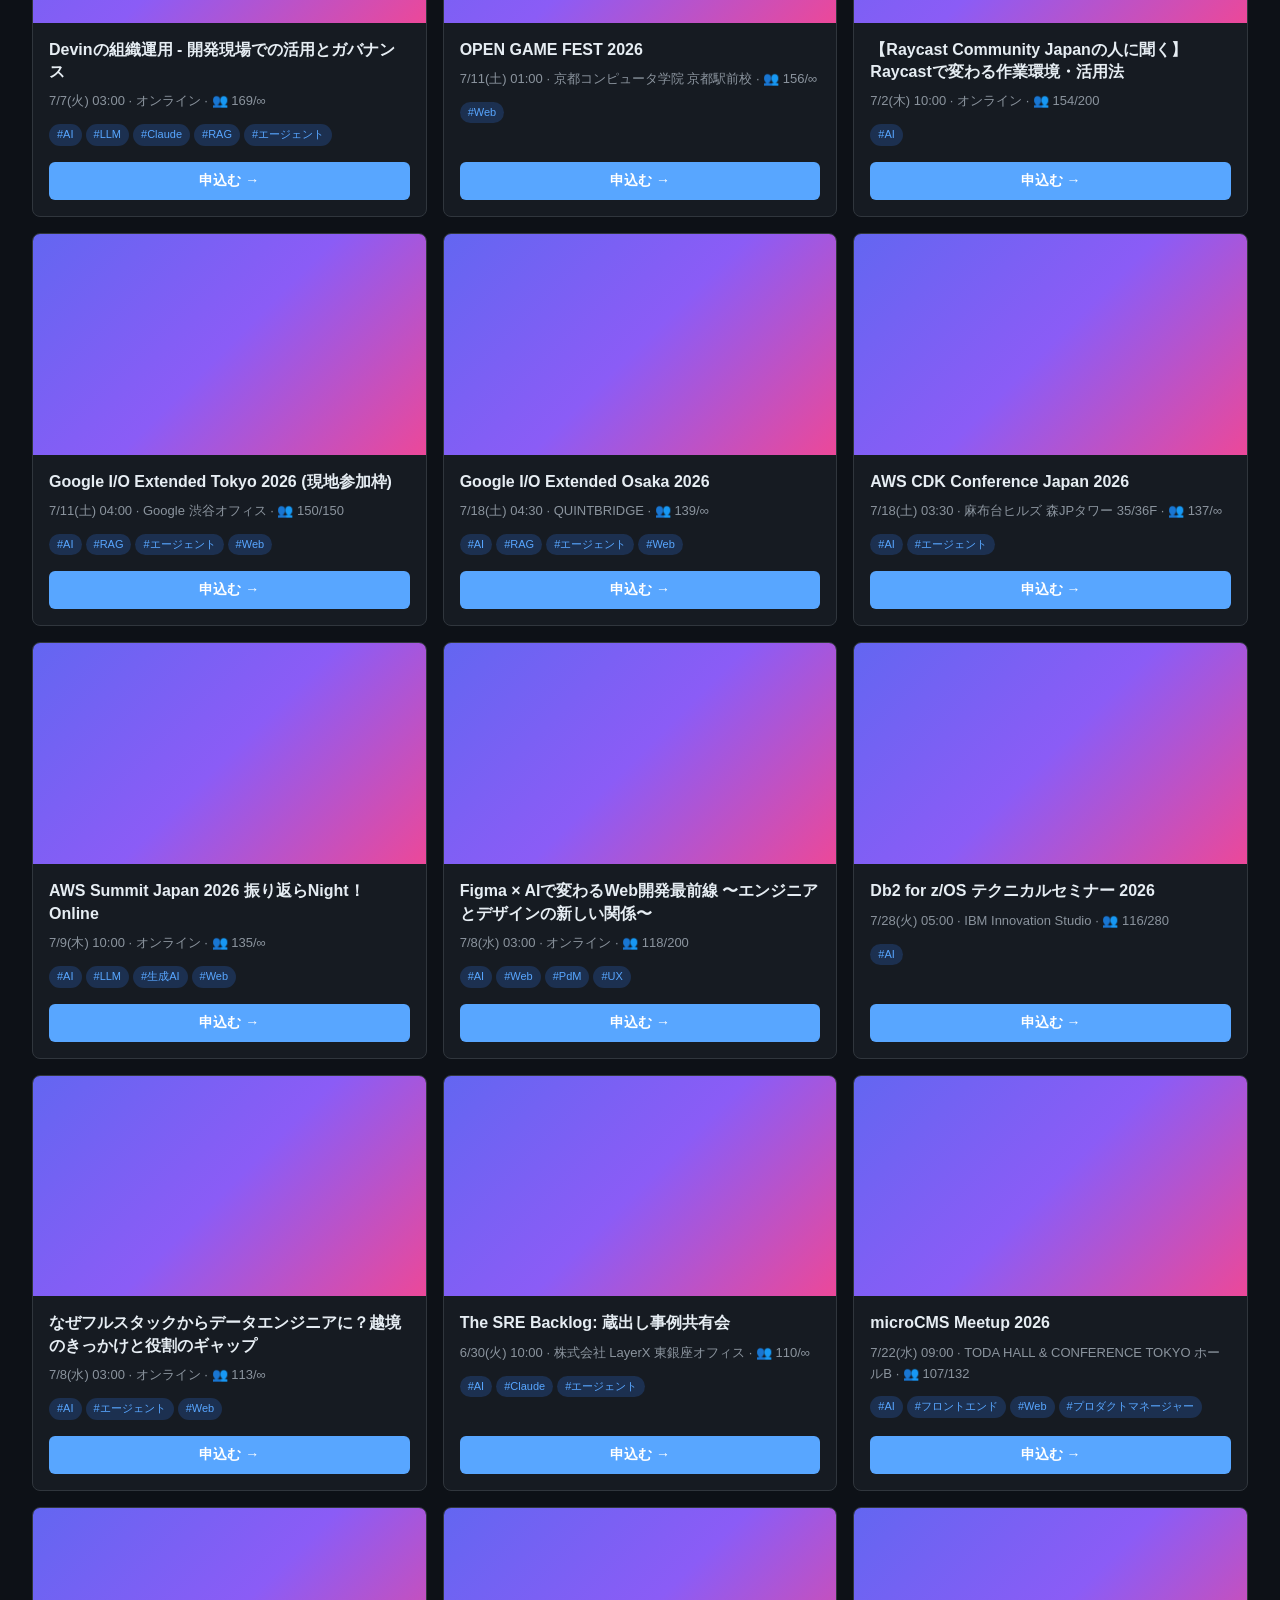
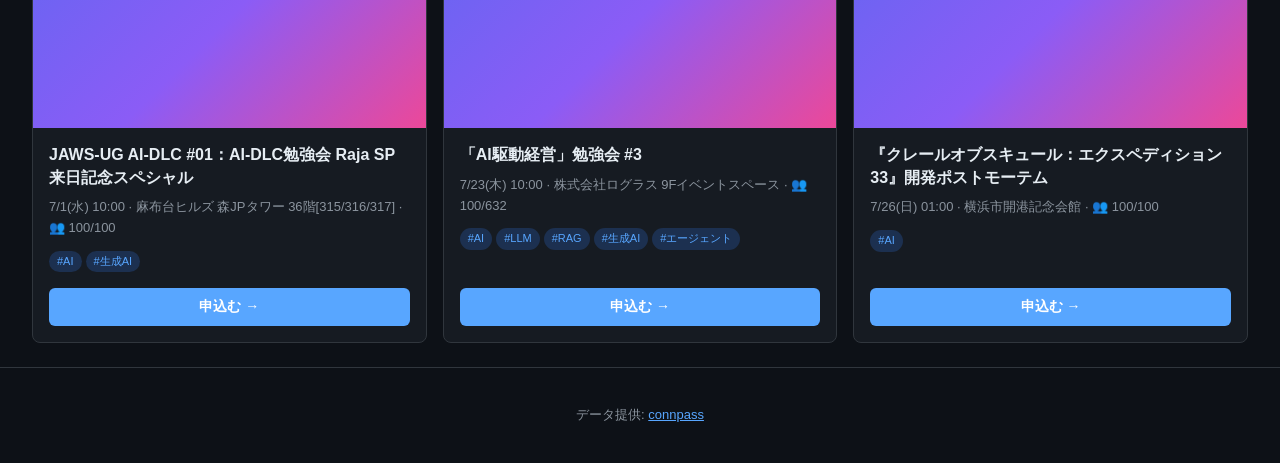
==== commit a7a214f1: "feat: 設定モーダルとローカルストレージ機能を追加 - index.html: 設定モーダルのHTMLを追加し、⚙️ボタンをナビゲーションバーに追加 - settings.js: 設定の読み書き、" ====
--- a/site/index.html
+++ b/site/index.html
@@ -4,6 +4,13 @@
   <meta charset="UTF-8" />
   <meta name="viewport" content="width=device-width, initial-scale=1.0" />
   <title>connpass おすすめイベント</title>
+  <link rel="icon" type="image/png" href="icon.png" />
+  <link rel="apple-touch-icon" href="icon.png" />
+  <meta property="og:title" content="connpass おすすめイベント" />
+  <meta property="og:description" content="connpass のおすすめイベントとトレンドワードをまとめて表示します。" />
+  <meta property="og:type" content="website" />
+  <meta property="og:image" content="icon.png" />
+  <meta name="twitter:card" content="summary" />
   <link rel="stylesheet" href="style.css" />
   <script src="theme.js"></script>
 </head>
@@ -84,5 +91,7 @@
 
   <script src="settings.js" defer></script>
   <script src="app.js" defer></script>
+  <canvas id="cursor-fx" aria-hidden="true"></canvas>
+  <script src="cursor-fx.js" defer></script>
 </body>
 </html>
--- a/site/style.css
+++ b/site/style.css
@@ -609,3 +609,11 @@
     padding-right: 16px;
   }
 }
+
+/* カーソルパーティクルエフェクト */
+#cursor-fx {
+  position: fixed;
+  inset: 0;
+  pointer-events: none;
+  z-index: 9999;
+}
